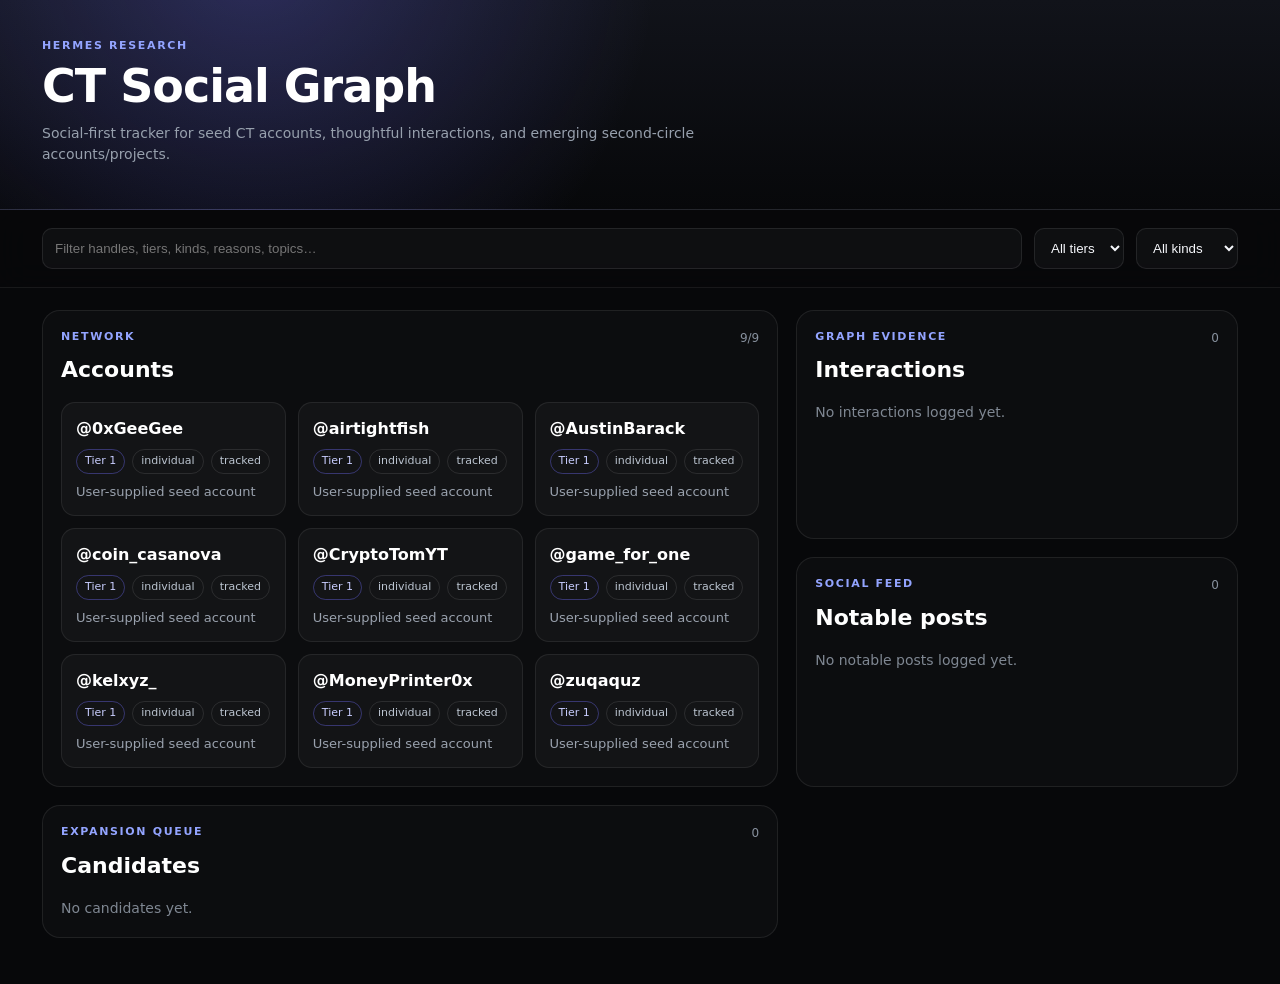
==== docs/index.html @ a2415307 "Initial CT social graph dashboard" ====
<!doctype html>
<html lang="en">
<head>
  <meta charset="utf-8" />
  <meta name="viewport" content="width=device-width, initial-scale=1" />
  <title>CT Social Graph</title>
  <link rel="stylesheet" href="style.css?v=20260614-v1" />
</head>
<body>
  <header>
    <p class="eyebrow">Hermes Research</p>
    <h1>CT Social Graph</h1>
    <p>Social-first tracker for seed CT accounts, thoughtful interactions, and emerging second-circle accounts/projects.</p>
  </header>
  <main>
    <section class="controls">
      <input id="search" type="search" placeholder="Filter handles, tiers, kinds, reasons, topics…" />
      <select id="tier"><option value="">All tiers</option><option value="1">Tier 1</option><option value="2">Tier 2</option></select>
      <select id="kind"><option value="">All kinds</option><option>individual</option><option>project</option></select>
    </section>
    <section class="grid">
      <div class="panel wide">
        <div class="panel-head"><div><p class="eyebrow">Network</p><h2>Accounts</h2></div><span id="accountCount">Loading…</span></div>
        <div id="accounts" class="cards"></div>
      </div>
      <div class="panel">
        <div class="panel-head"><div><p class="eyebrow">Graph evidence</p><h2>Interactions</h2></div><span id="interactionCount">Loading…</span></div>
        <div id="interactions" class="list"></div>
      </div>
      <div class="panel">
        <div class="panel-head"><div><p class="eyebrow">Social feed</p><h2>Notable posts</h2></div><span id="postCount">Loading…</span></div>
        <div id="posts" class="list"></div>
      </div>
      <div class="panel wide">
        <div class="panel-head"><div><p class="eyebrow">Expansion queue</p><h2>Candidates</h2></div><span id="candidateCount">Loading…</span></div>
        <div id="candidates" class="list"></div>
      </div>
    </section>
  </main>
  <script src="app.js?v=20260614-v1"></script>
</body>
</html>
---- docs/style.css ----
*{box-sizing:border-box}body{margin:0;background:#07080a;color:#e8edf5;font:14px/1.5 Inter,ui-sans-serif,system-ui,-apple-system,Segoe UI,sans-serif}a{color:#9aa8ff;text-decoration:none}header{padding:38px 42px 30px;border-bottom:1px solid rgba(255,255,255,.08);background:radial-gradient(circle at 20% -20%,rgba(113,112,255,.28),transparent 38%),linear-gradient(180deg,#11131a,#07080a)}h1{font-size:46px;line-height:1;margin:0;color:#fff;font-weight:560;letter-spacing:-1px}h2{margin:0;color:#fff;font-size:22px}.eyebrow{margin:0 0 8px;color:#93a4ff;text-transform:uppercase;letter-spacing:.15em;font-size:11px;font-weight:650}header p:not(.eyebrow){color:#97a0ad;max-width:780px}.controls{display:flex;gap:12px;padding:18px 42px;position:sticky;top:0;z-index:4;background:rgba(7,8,10,.86);backdrop-filter:blur(16px);border-bottom:1px solid rgba(255,255,255,.07)}input,select{background:rgba(255,255,255,.035);color:#f5f7fb;border:1px solid rgba(255,255,255,.09);border-radius:10px;padding:11px 12px}input{min-width:320px;flex:1}.grid{display:grid;grid-template-columns:minmax(0,1.25fr) minmax(320px,.75fr);gap:18px;padding:22px 42px 46px}.panel{border:1px solid rgba(255,255,255,.08);border-radius:18px;background:rgba(255,255,255,.025);padding:18px;min-width:0}.wide{grid-row:span 2}.panel-head{display:flex;justify-content:space-between;gap:14px;align-items:flex-start;margin-bottom:16px}.panel-head span{color:#87909d;font-size:12px}.cards{display:grid;grid-template-columns:repeat(3,minmax(0,1fr));gap:12px}.card{border:1px solid rgba(255,255,255,.08);border-radius:14px;background:rgba(255,255,255,.03);padding:14px;display:grid;gap:8px}.card:hover{border-color:rgba(113,112,255,.4);background:rgba(113,112,255,.07)}.handle{font-weight:700;color:#fff;font-size:16px}.meta{display:flex;gap:7px;flex-wrap:wrap}.pill{border:1px solid rgba(255,255,255,.1);border-radius:999px;padding:3px 8px;color:#bcc5d1;font-size:11px}.tier1{border-color:rgba(113,112,255,.38);color:#c9ceff}.tier2{border-color:rgba(92,214,169,.32);color:#a9f4d8}.reason{color:#9aa2ae;margin:0;font-size:13px}.list{display:grid;gap:10px;max-height:560px;overflow:auto}.item{border-top:1px solid rgba(255,255,255,.08);padding-top:10px;color:#cfd5de}.item:first-child{border-top:0;padding-top:0}.item strong{color:#fff}.item p{margin:4px 0;color:#9aa2ae}.empty{color:#7f8792;margin:0}@media(max-width:1100px){.grid{grid-template-columns:1fr}.wide{grid-row:auto}.cards{grid-template-columns:repeat(2,minmax(0,1fr))}}@media(max-width:720px){header,.controls,.grid{padding-left:18px;padding-right:18px}.controls{position:static;flex-direction:column}input{min-width:0}.cards{grid-template-columns:1fr}}
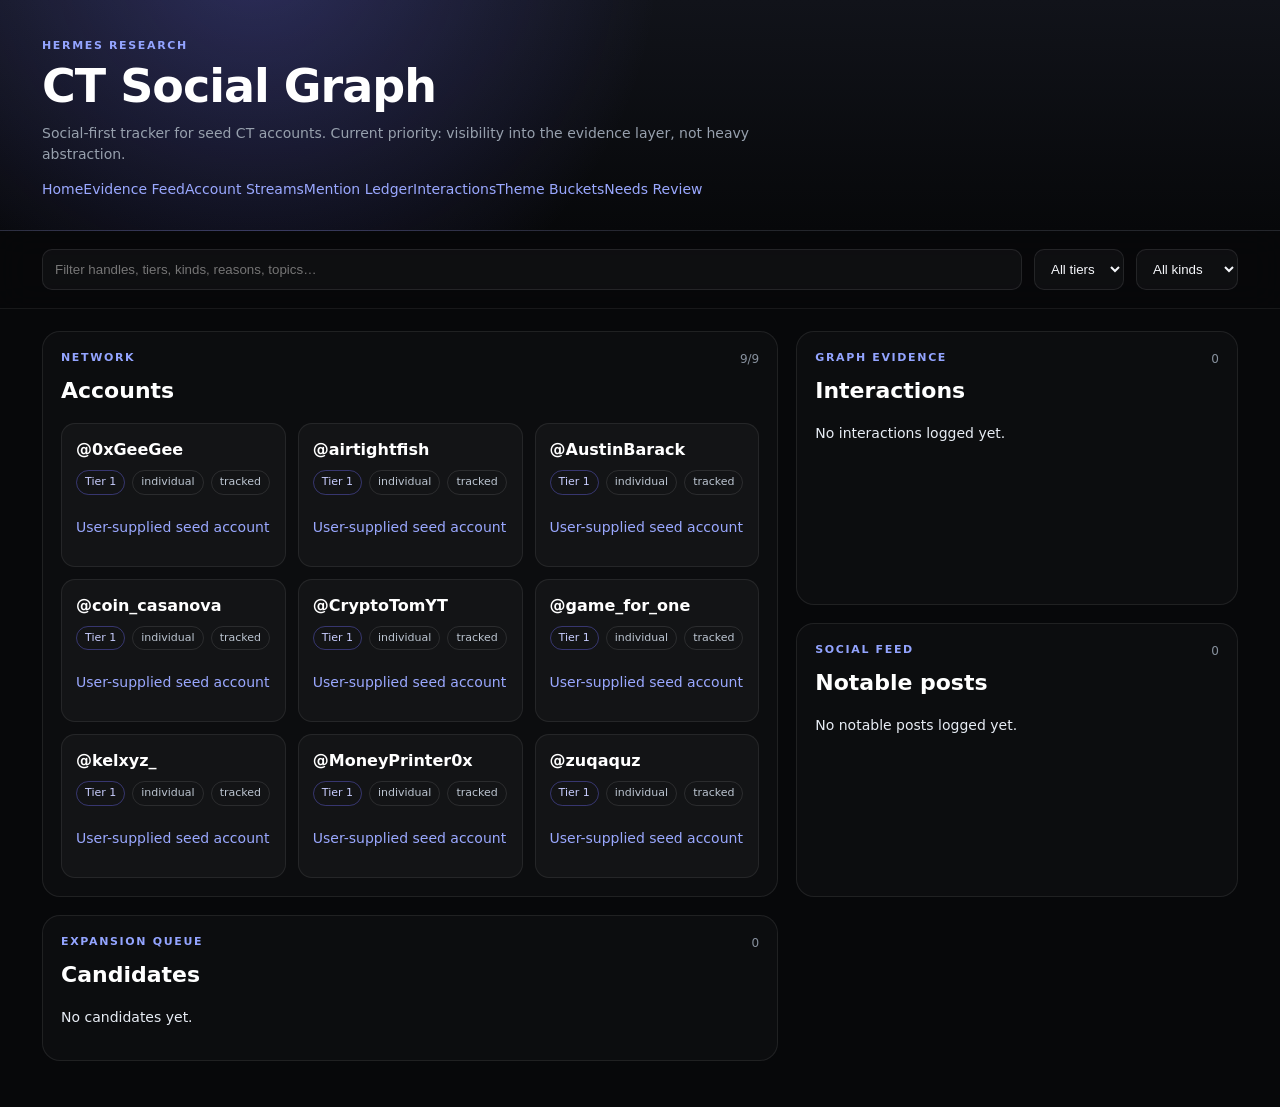
==== commit 5c97a8d6: "feat: add separate visibility pages" ====
--- a/docs/index.html
+++ b/docs/index.html
@@ -4,13 +4,14 @@
   <meta charset="utf-8" />
   <meta name="viewport" content="width=device-width, initial-scale=1" />
   <title>CT Social Graph</title>
-  <link rel="stylesheet" href="style.css?v=20260614-v1" />
+  <link rel="stylesheet" href="style.css?v=20260614-pages-v1" />
 </head>
 <body>
   <header>
     <p class="eyebrow">Hermes Research</p>
     <h1>CT Social Graph</h1>
-    <p>Social-first tracker for seed CT accounts, thoughtful interactions, and emerging second-circle accounts/projects.</p>
+    <p>Social-first tracker for seed CT accounts. Current priority: visibility into the evidence layer, not heavy abstraction.</p>
+    <nav class="page-nav"><a class="nav-link active" href="index.html">Home</a><a class="nav-link" href="evidence.html">Evidence Feed</a><a class="nav-link" href="accounts.html">Account Streams</a><a class="nav-link" href="mentions.html">Mention Ledger</a><a class="nav-link" href="interactions.html">Interactions</a><a class="nav-link" href="themes.html">Theme Buckets</a><a class="nav-link" href="review.html">Needs Review</a></nav>
   </header>
   <main>
     <section class="controls">
@@ -37,6 +38,6 @@
       </div>
     </section>
   </main>
-  <script src="app.js?v=20260614-v1"></script>
+  <script src="app.js?v=20260614-pages-v1"></script>
 </body>
 </html>
--- a/docs/style.css
+++ b/docs/style.css
@@ -1 +1,3 @@
-*{box-sizing:border-box}body{margin:0;background:#07080a;color:#e8edf5;font:14px/1.5 Inter,ui-sans-serif,system-ui,-apple-system,Segoe UI,sans-serif}a{color:#9aa8ff;text-decoration:none}header{padding:38px 42px 30px;border-bottom:1px solid rgba(255,255,255,.08);background:radial-gradient(circle at 20% -20%,rgba(113,112,255,.28),transparent 38%),linear-gradient(180deg,#11131a,#07080a)}h1{font-size:46px;line-height:1;margin:0;color:#fff;font-weight:560;letter-spacing:-1px}h2{margin:0;color:#fff;font-size:22px}.eyebrow{margin:0 0 8px;color:#93a4ff;text-transform:uppercase;letter-spacing:.15em;font-size:11px;font-weight:650}header p:not(.eyebrow){color:#97a0ad;max-width:780px}.controls{display:flex;gap:12px;padding:18px 42px;position:sticky;top:0;z-index:4;background:rgba(7,8,10,.86);backdrop-filter:blur(16px);border-bottom:1px solid rgba(255,255,255,.07)}input,select{background:rgba(255,255,255,.035);color:#f5f7fb;border:1px solid rgba(255,255,255,.09);border-radius:10px;padding:11px 12px}input{min-width:320px;flex:1}.grid{display:grid;grid-template-columns:minmax(0,1.25fr) minmax(320px,.75fr);gap:18px;padding:22px 42px 46px}.panel{border:1px solid rgba(255,255,255,.08);border-radius:18px;background:rgba(255,255,255,.025);padding:18px;min-width:0}.wide{grid-row:span 2}.panel-head{display:flex;justify-content:space-between;gap:14px;align-items:flex-start;margin-bottom:16px}.panel-head span{color:#87909d;font-size:12px}.cards{display:grid;grid-template-columns:repeat(3,minmax(0,1fr));gap:12px}.card{border:1px solid rgba(255,255,255,.08);border-radius:14px;background:rgba(255,255,255,.03);padding:14px;display:grid;gap:8px}.card:hover{border-color:rgba(113,112,255,.4);background:rgba(113,112,255,.07)}.handle{font-weight:700;color:#fff;font-size:16px}.meta{display:flex;gap:7px;flex-wrap:wrap}.pill{border:1px solid rgba(255,255,255,.1);border-radius:999px;padding:3px 8px;color:#bcc5d1;font-size:11px}.tier1{border-color:rgba(113,112,255,.38);color:#c9ceff}.tier2{border-color:rgba(92,214,169,.32);color:#a9f4d8}.reason{color:#9aa2ae;margin:0;font-size:13px}.list{display:grid;gap:10px;max-height:560px;overflow:auto}.item{border-top:1px solid rgba(255,255,255,.08);padding-top:10px;color:#cfd5de}.item:first-child{border-top:0;padding-top:0}.item strong{color:#fff}.item p{margin:4px 0;color:#9aa2ae}.empty{color:#7f8792;margin:0}@media(max-width:1100px){.grid{grid-template-columns:1fr}.wide{grid-row:auto}.cards{grid-template-columns:repeat(2,minmax(0,1fr))}}@media(max-width:720px){header,.controls,.grid{padding-left:18px;padding-right:18px}.controls{position:static;flex-direction:column}input{min-width:0}.cards{grid-template-columns:1fr}}
+*{box-sizing:border-box}body{margin:0;background:#07080a;color:#e8edf5;font:14px/1.5 Inter,ui-sans-serif,system-ui,-apple-system,Segoe UI,sans-serif}a{color:#9aa8ff;text-decoration:none}header{padding:38px 42px 30px;border-bottom:1px solid rgba(255,255,255,.08);background:radial-gradient(circle at 20% -20%,rgba(113,112,255,.28),transparent 38%),linear-gradient(180deg,#11131a,#07080a)}h1{font-size:46px;line-height:1;margin:0;color:#fff;font-weight:560;letter-spacing:-1px}h2{margin:0;color:#fff;font-size:22px}.eyebrow{margin:0 0 8px;color:#93a4ff;text-transform:uppercase;letter-spacing:.15em;font-size:11px;font-weight:650}header p:not(.eyebrow){color:#97a0ad;max-width:780px}.controls{display:flex;gap:12px;padding:18px 42px;position:sticky;top:0;z-index:4;background:rgba(7,8,10,.86);backdrop-filter:blur(16px);border-bottom:1px solid rgba(255,255,255,.07)}input,select{background:rgba(255,255,255,.035);color:#f5f7fb;border:1px solid rgba(255,255,255,.09);border-radius:10px;padding:11px 12px}input{min-width:320px;flex:1}.grid{display:grid;grid-template-columns:minmax(0,1.25fr) minmax(320px,.75fr);gap:18px;padding:22px 42px 46px}.panel{border:1px solid rgba(255,255,255,.08);border-radius:18px;background:rgba(255,255,255,.025);padding:18px;min-width:0}.wide{grid-row:span 2}.panel-head{display:flex;justify-content:space-between;gap:14px;align-items:flex-start;margin-bottom:16px}.panel-head span{color:#87909d;font-size:12px}.cards{display:grid;grid-template-columns:repeat(3,minmax(0,1fr));gap:12px}.card{border:1px solid rgba(255,255,255,.08);border-radius:14px;background:rgba(255,255,255,.03);padding:14px;display:grid;gap:8px}.card:hover{border-color:rgba(113,112,255,.4);background:rgba(113,112,255,.07)}.handle{font-weight:700;color:#fff;font-size:16px}.meta{display:flex;gap:7px;flex-wrap:wrap}.pill{border:1px solid rgba(255,255,255,.1);border-radius:999px;padding:3px 8px;color:#bcc5d1;font-size:11px}.tier1{border-color:rgba(113,112,255,.38);color:#c9ceff}.tier2{border-color:... [truncated]
+
+.page-nav{display:flex;gap:8px;flex-wrap:wrap;margin-top:22px}.nav-link{border:1px solid rgba(255,255,255,.1);border-radius:999px;padding:8px 12px;color:#c8d0dc;background:rgba(255,255,255,.035)}.nav-link:hover,.nav-link.active{border-color:rgba(113,112,255,.45);background:rgba(113,112,255,.13);color:#fff}.page-main{padding:22px 42px 46px}.page-panel{max-width:1180px}.stack{display:grid;gap:12px}.item-block{border:1px solid rgba(255,255,255,.08);border-radius:14px;background:rgba(255,255,255,.028);padding:14px}.muted{color:#87909d}.two{grid-template-columns:repeat(2,minmax(0,1fr))}.tableish{display:grid;gap:10px}.row{display:grid;grid-template-columns:1fr 180px 130px;gap:10px;align-items:start;border:1px solid rgba(255,255,255,.08);border-radius:12px;padding:12px;background:rgba(255,255,255,.025)}.row p{grid-column:1/-1;margin:0;color:#aab3c0}@media(max-width:860px){.two{grid-template-columns:1fr}.row{grid-template-columns:1fr}.page-main{padding:16px}.page-nav{margin-top:16px}}
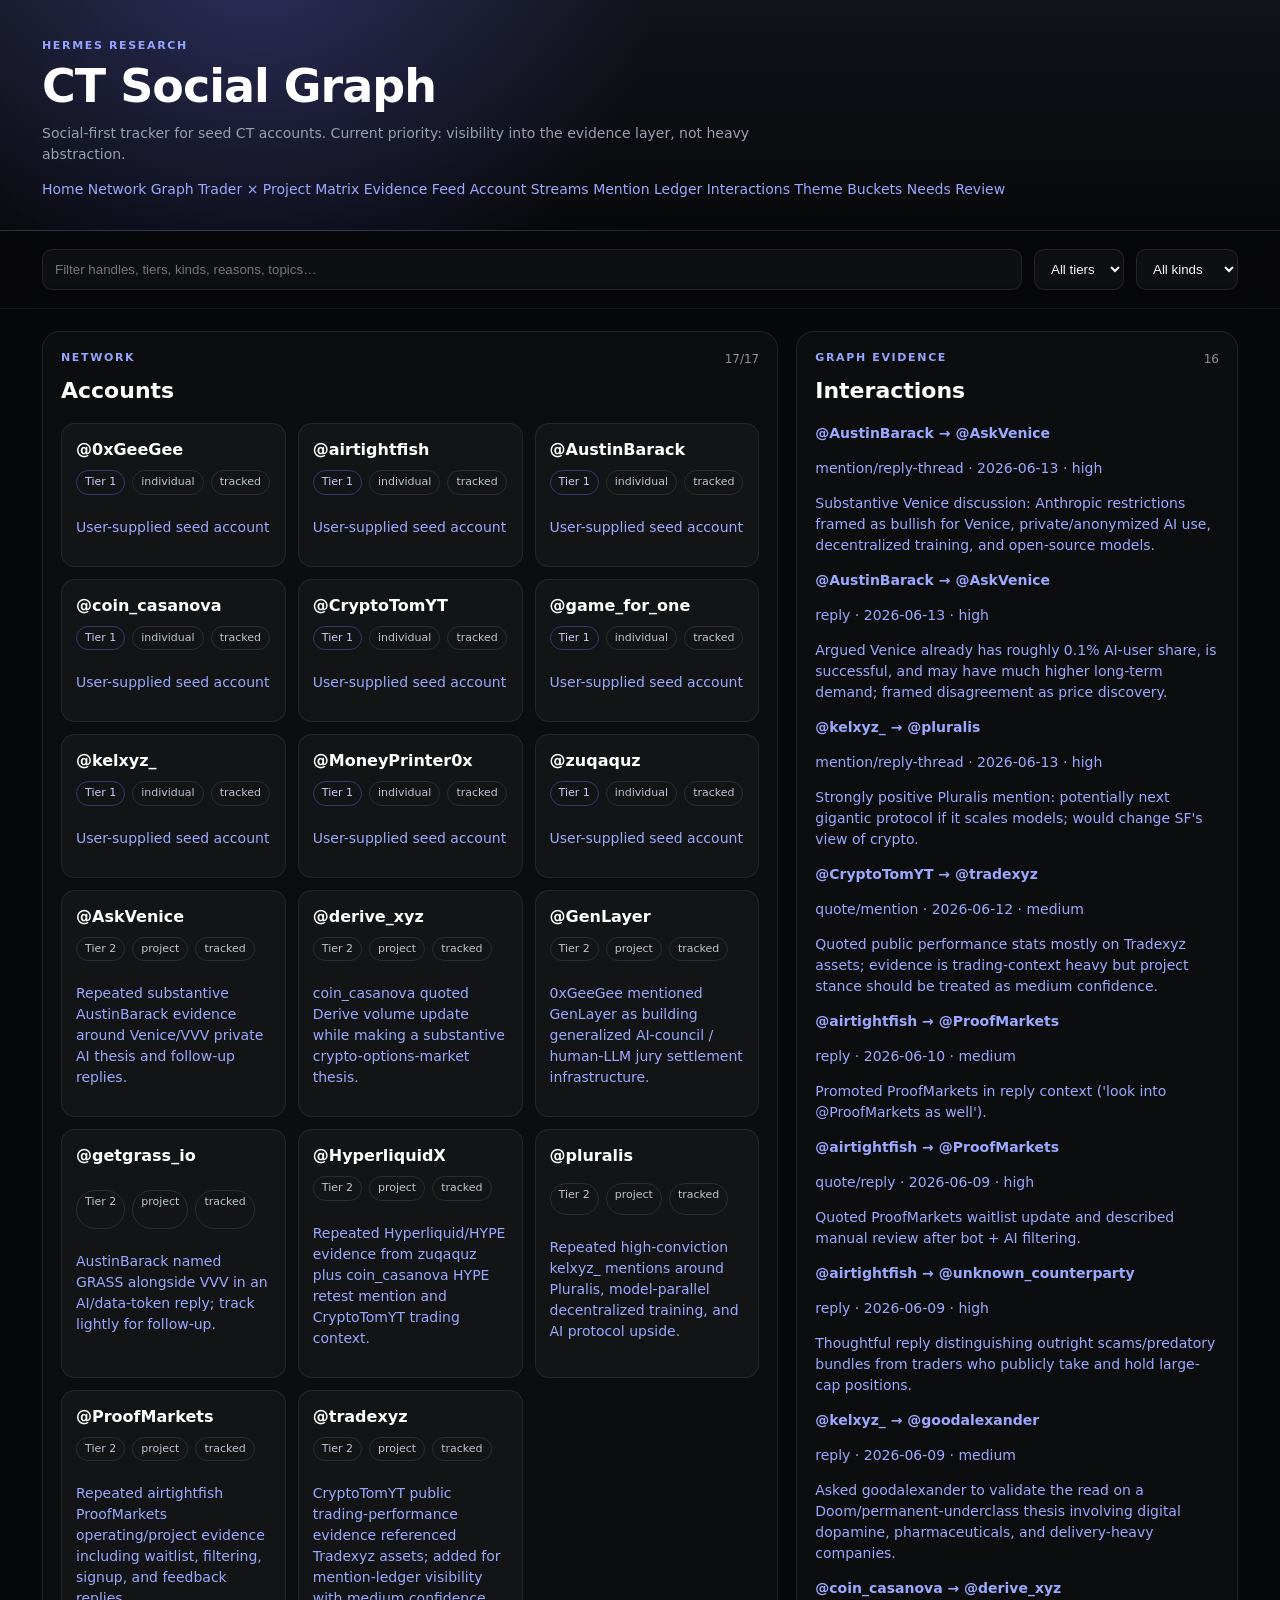
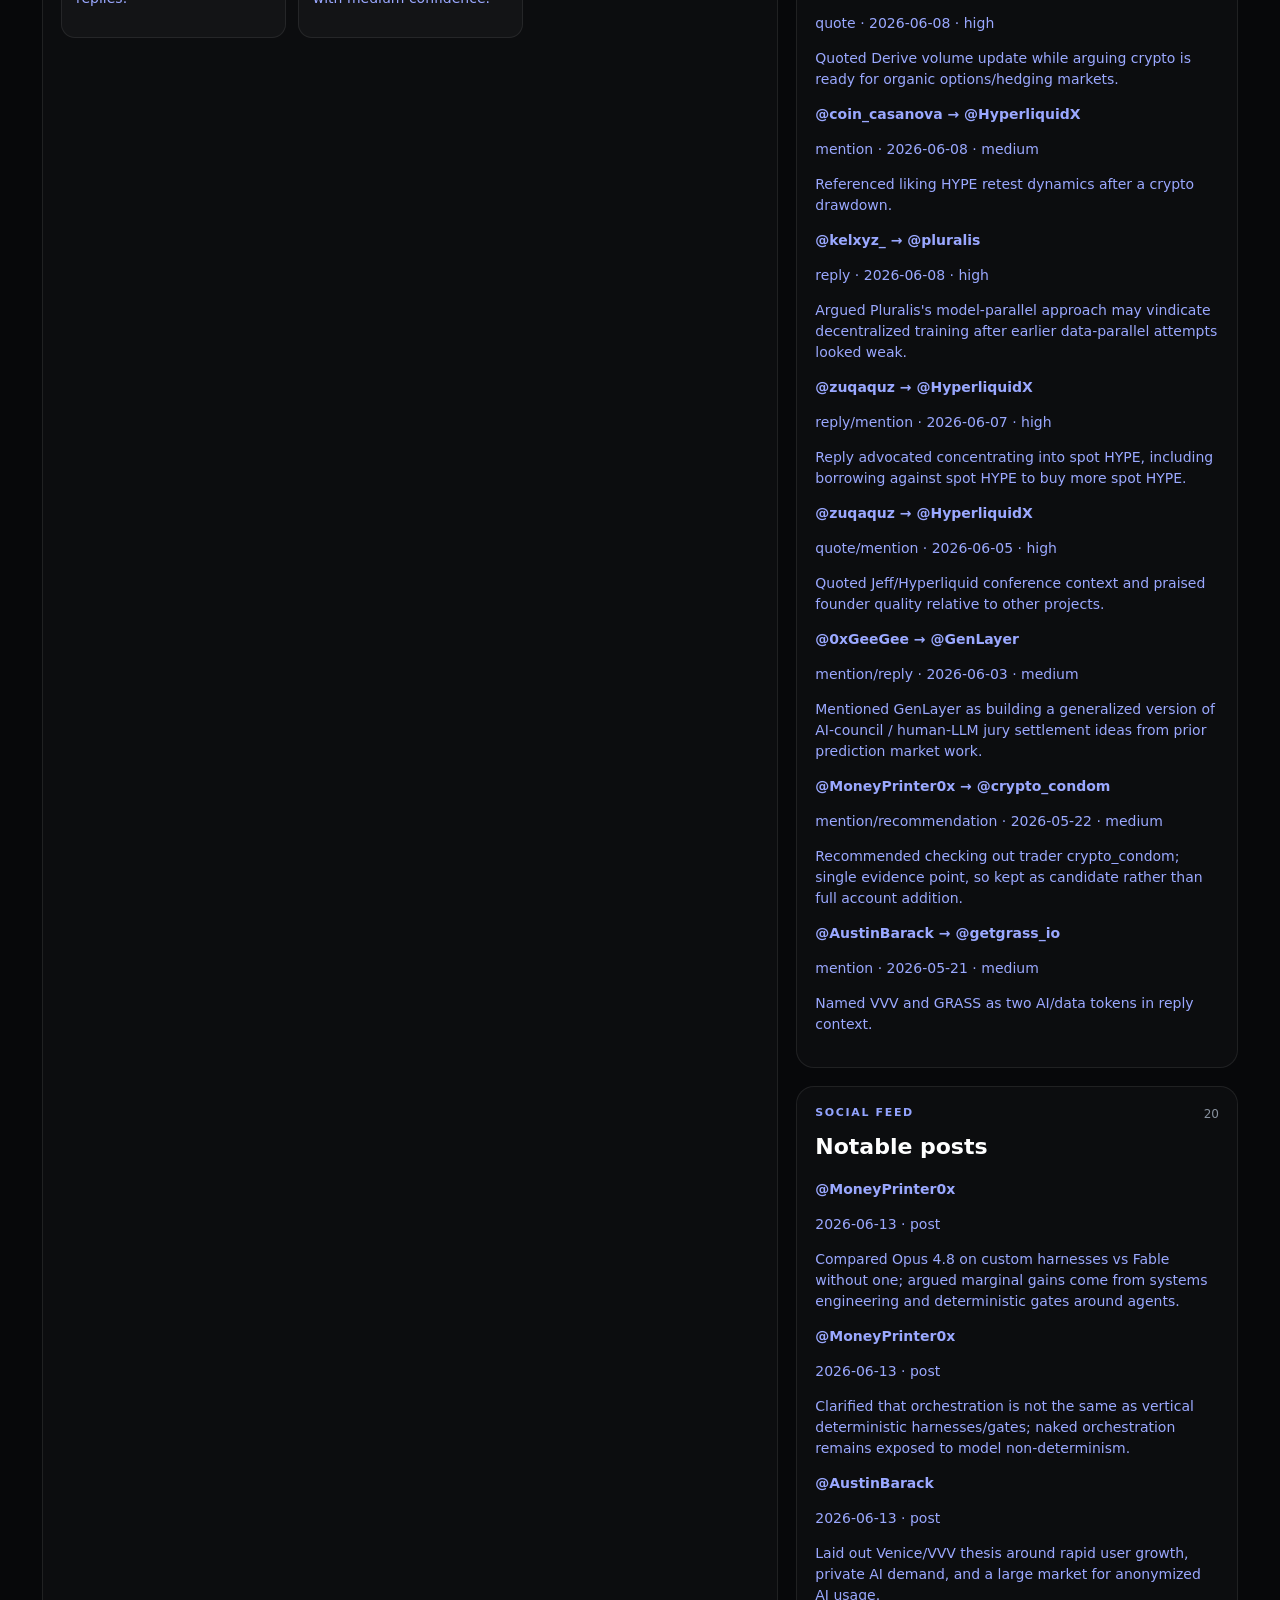
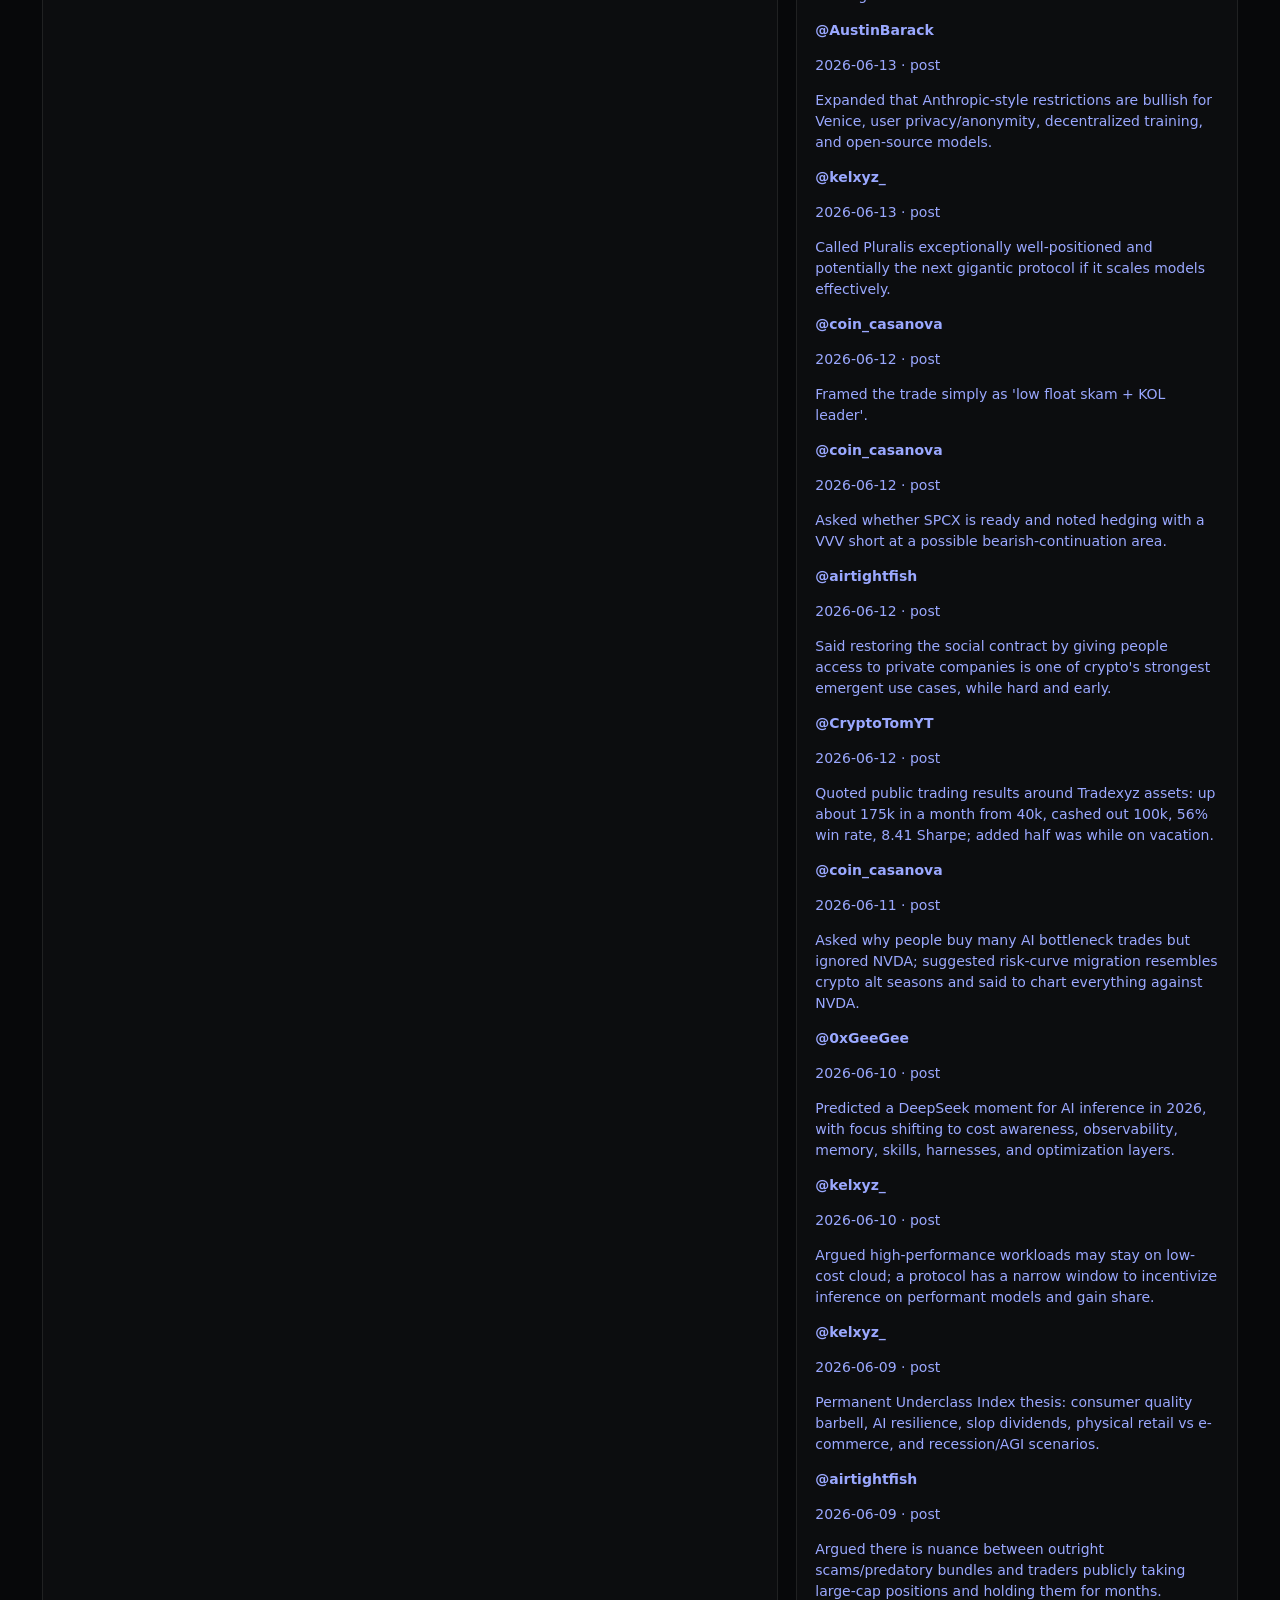
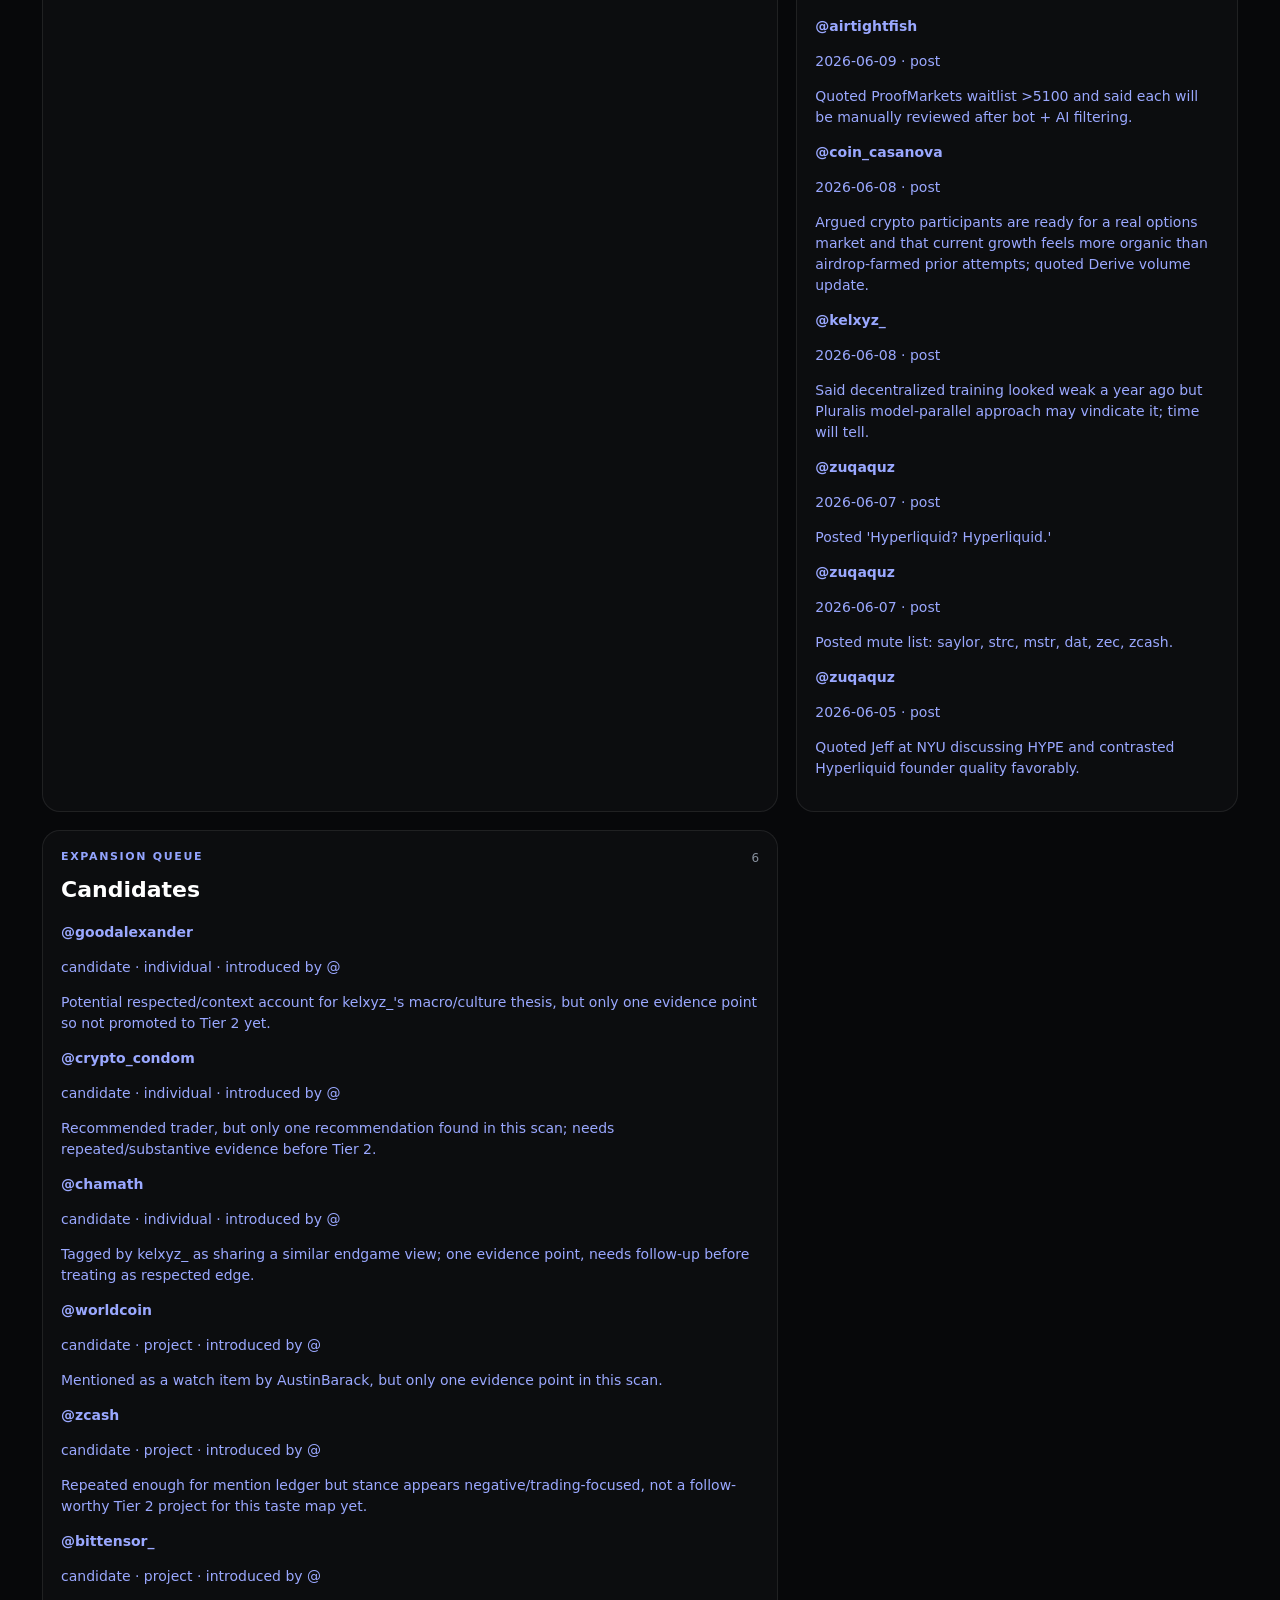
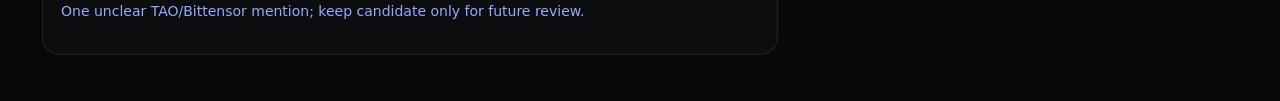
==== commit 9278865e: "feat: add graph-based social visualizations" ====
--- a/docs/index.html
+++ b/docs/index.html
@@ -4,14 +4,24 @@
   <meta charset="utf-8" />
   <meta name="viewport" content="width=device-width, initial-scale=1" />
   <title>CT Social Graph</title>
-  <link rel="stylesheet" href="style.css?v=20260614-pages-v1" />
+  <link rel="stylesheet" href="style.css?v=20260614-graph-v1" />
 </head>
 <body>
   <header>
     <p class="eyebrow">Hermes Research</p>
     <h1>CT Social Graph</h1>
     <p>Social-first tracker for seed CT accounts. Current priority: visibility into the evidence layer, not heavy abstraction.</p>
-    <nav class="page-nav"><a class="nav-link active" href="index.html">Home</a><a class="nav-link" href="evidence.html">Evidence Feed</a><a class="nav-link" href="accounts.html">Account Streams</a><a class="nav-link" href="mentions.html">Mention Ledger</a><a class="nav-link" href="interactions.html">Interactions</a><a class="nav-link" href="themes.html">Theme Buckets</a><a class="nav-link" href="review.html">Needs Review</a></nav>
+    <nav class="page-nav">
+  <a class="nav-link" href="index.html" class="nav-link active">Home</a>
+  <a class="nav-link" href="graph.html">Network Graph</a>
+  <a class="nav-link" href="matrix.html">Trader × Project Matrix</a>
+  <a class="nav-link" href="evidence.html">Evidence Feed</a>
+  <a class="nav-link" href="accounts.html">Account Streams</a>
+  <a class="nav-link" href="mentions.html">Mention Ledger</a>
+  <a class="nav-link" href="interactions.html">Interactions</a>
+  <a class="nav-link" href="themes.html">Theme Buckets</a>
+  <a class="nav-link" href="review.html">Needs Review</a>
+</nav>
   </header>
   <main>
     <section class="controls">
--- a/docs/style.css
+++ b/docs/style.css
@@ -1,3 +1,7 @@
 *{box-sizing:border-box}body{margin:0;background:#07080a;color:#e8edf5;font:14px/1.5 Inter,ui-sans-serif,system-ui,-apple-system,Segoe UI,sans-serif}a{color:#9aa8ff;text-decoration:none}header{padding:38px 42px 30px;border-bottom:1px solid rgba(255,255,255,.08);background:radial-gradient(circle at 20% -20%,rgba(113,112,255,.28),transparent 38%),linear-gradient(180deg,#11131a,#07080a)}h1{font-size:46px;line-height:1;margin:0;color:#fff;font-weight:560;letter-spacing:-1px}h2{margin:0;color:#fff;font-size:22px}.eyebrow{margin:0 0 8px;color:#93a4ff;text-transform:uppercase;letter-spacing:.15em;font-size:11px;font-weight:650}header p:not(.eyebrow){color:#97a0ad;max-width:780px}.controls{display:flex;gap:12px;padding:18px 42px;position:sticky;top:0;z-index:4;background:rgba(7,8,10,.86);backdrop-filter:blur(16px);border-bottom:1px solid rgba(255,255,255,.07)}input,select{background:rgba(255,255,255,.035);color:#f5f7fb;border:1px solid rgba(255,255,255,.09);border-radius:10px;padding:11px 12px}input{min-width:320px;flex:1}.grid{display:grid;grid-template-columns:minmax(0,1.25fr) minmax(320px,.75fr);gap:18px;padding:22px 42px 46px}.panel{border:1px solid rgba(255,255,255,.08);border-radius:18px;background:rgba(255,255,255,.025);padding:18px;min-width:0}.wide{grid-row:span 2}.panel-head{display:flex;justify-content:space-between;gap:14px;align-items:flex-start;margin-bottom:16px}.panel-head span{color:#87909d;font-size:12px}.cards{display:grid;grid-template-columns:repeat(3,minmax(0,1fr));gap:12px}.card{border:1px solid rgba(255,255,255,.08);border-radius:14px;background:rgba(255,255,255,.03);padding:14px;display:grid;gap:8px}.card:hover{border-color:rgba(113,112,255,.4);background:rgba(113,112,255,.07)}.handle{font-weight:700;color:#fff;font-size:16px}.meta{display:flex;gap:7px;flex-wrap:wrap}.pill{border:1px solid rgba(255,255,255,.1);border-radius:999px;padding:3px 8px;color:#bcc5d1;font-size:11px}.tier1{border-color:rgba(113,112,255,.38);color:#c9ceff}.tier2{border-color:... [truncated]
 
 .page-nav{display:flex;gap:8px;flex-wrap:wrap;margin-top:22px}.nav-link{border:1px solid rgba(255,255,255,.1);border-radius:999px;padding:8px 12px;color:#c8d0dc;background:rgba(255,255,255,.035)}.nav-link:hover,.nav-link.active{border-color:rgba(113,112,255,.45);background:rgba(113,112,255,.13);color:#fff}.page-main{padding:22px 42px 46px}.page-panel{max-width:1180px}.stack{display:grid;gap:12px}.item-block{border:1px solid rgba(255,255,255,.08);border-radius:14px;background:rgba(255,255,255,.028);padding:14px}.muted{color:#87909d}.two{grid-template-columns:repeat(2,minmax(0,1fr))}.tableish{display:grid;gap:10px}.row{display:grid;grid-template-columns:1fr 180px 130px;gap:10px;align-items:start;border:1px solid rgba(255,255,255,.08);border-radius:12px;padding:12px;background:rgba(255,255,255,.025)}.row p{grid-column:1/-1;margin:0;color:#aab3c0}@media(max-width:860px){.two{grid-template-columns:1fr}.row{grid-template-columns:1fr}.page-main{padding:16px}.page-nav{margin-top:16px}}
+
+
+/* Advanced graph pages */
+.viz-shell{padding:22px 34px 46px}.viz-toolbar{display:flex;align-items:center;justify-content:space-between;gap:18px;margin-bottom:16px}.viz-toolbar h2{font-size:28px}.segmented{display:flex;gap:6px;flex-wrap:wrap}.segmented button{border:1px solid rgba(255,255,255,.1);background:rgba(255,255,255,.035);color:#cbd5e1;border-radius:999px;padding:9px 12px;cursor:pointer}.segmented button.active,.segmented button:hover{border-color:rgba(139,130,255,.55);background:rgba(139,130,255,.16);color:white}.viz-grid{display:grid;grid-template-columns:minmax(0,1fr) 390px;gap:16px}.viz-canvas,.matrix-wrap,.inspector{border:1px solid rgba(255,255,255,.09);background:radial-gradient(circle at 20% 0%,rgba(120,113,255,.11),transparent 34%),rgba(255,255,255,.025);border-radius:22px}.viz-canvas{min-height:680px;overflow:hidden}.viz-canvas svg{width:100%;height:680px;display:block}.edge{fill:none;stroke:rgba(130,145,175,.36);cursor:pointer}.edge-hi{stroke:rgba(132,113,255,.72);filter:url(#glow)}.node{cursor:pointer}.node circle{fill:#182033;stroke:rgba(255,255,255,.35);stroke-width:1.2}.node-project circle{fill:#182f2a;stroke:rgba(81,255,191,.75)}.node-individual circle{fill:#201d3d;stroke:rgba(154,168,255,.78)}.tier-1 circle{filter:url(#glow);stroke-width:2}.node text{fill:#f8fafc;font-size:12px;font-weight:650;paint-order:stroke;stroke:#07080a;stroke-width:4px}.inspector{padding:18px;max-height:760px;overflow:auto}.inspector h2{font-size:24px;margin-bottom:6px}.inspector h3{font-size:13px;color:#aeb8ff;text-transform:uppercase;letter-spacing:.12em;margin-top:22px}.mini-evidence{display:block;border:1px solid rgba(255,255,255,.08);border-radius:14px;padding:11px;margin:10px 0;background:rgba(255,255,255,.028);color:#dfe7f5}.mini-evidence span{display:block;color:#87909d;font-size:12px;margin-top:3px}.mini-evidence p{color:#aeb7c6;margin:6px 0 0}.matrix-layout{display:grid;grid-template-columns:minmax(0,1fr) 390px;gap:16px}.matrix-wrap{display:grid;grid-template-columns:170px repeat(var(--cols),minmax(92px,1fr));gap:1px;overflow:auto;padding:12px}.matrix-corner,.matrix-col,.matrix-row-label{position:sticky;background:#0b0d12;z-index:2}.matrix-corner{left:0;top:0;z-index:4;padding:12px;color:#87909d}.matrix-col{top:0;min-height:120px;display:flex;align-items:end;justify-content:center;padding:8px}.matrix-col span{writing-mode:vertical-rl;transform:rotate(180deg);font-size:12px;color:#cbd5e1}.matrix-row-label{left:0;padding:13px 10px;color:#fff;font-weight:700;border-top:1px solid rgba(255,255,255,.05);z-index:3}.matrix-cell{min-height:46px;border:1px solid rgba(255,255,255,.045);border-radius:8px;color:white;font-weight:800;cursor:pointer}.heat{display:inline-block;width:18px;height:18px;border-radius:5px;border:1px solid rgba(255,255,255,.08)}.h0{background:rgba(255,255,255,.025)}.h1{background:rgba(93,110,255,.25)}.h2{background:rgba(93,110,255,.52)}.h3{background:linear-gradient(135deg,rgba(128,113,255,.9),rgba(68,255,190,.72));box-shadow:0 0 20px rgba(113,112,255,.25)}.legend-row{display:flex;gap:7px;align-items:center;color:#94a3b8;flex-wrap:wrap}@media(max-width:1000px){.viz-grid,.matrix-layout{grid-template-columns:1fr}.viz-shell{padding:16px}.viz-toolbar{display:block}.inspector{max-height:none}.matrix-wrap{grid-template-columns:130px repeat(var(--cols),80px)}}
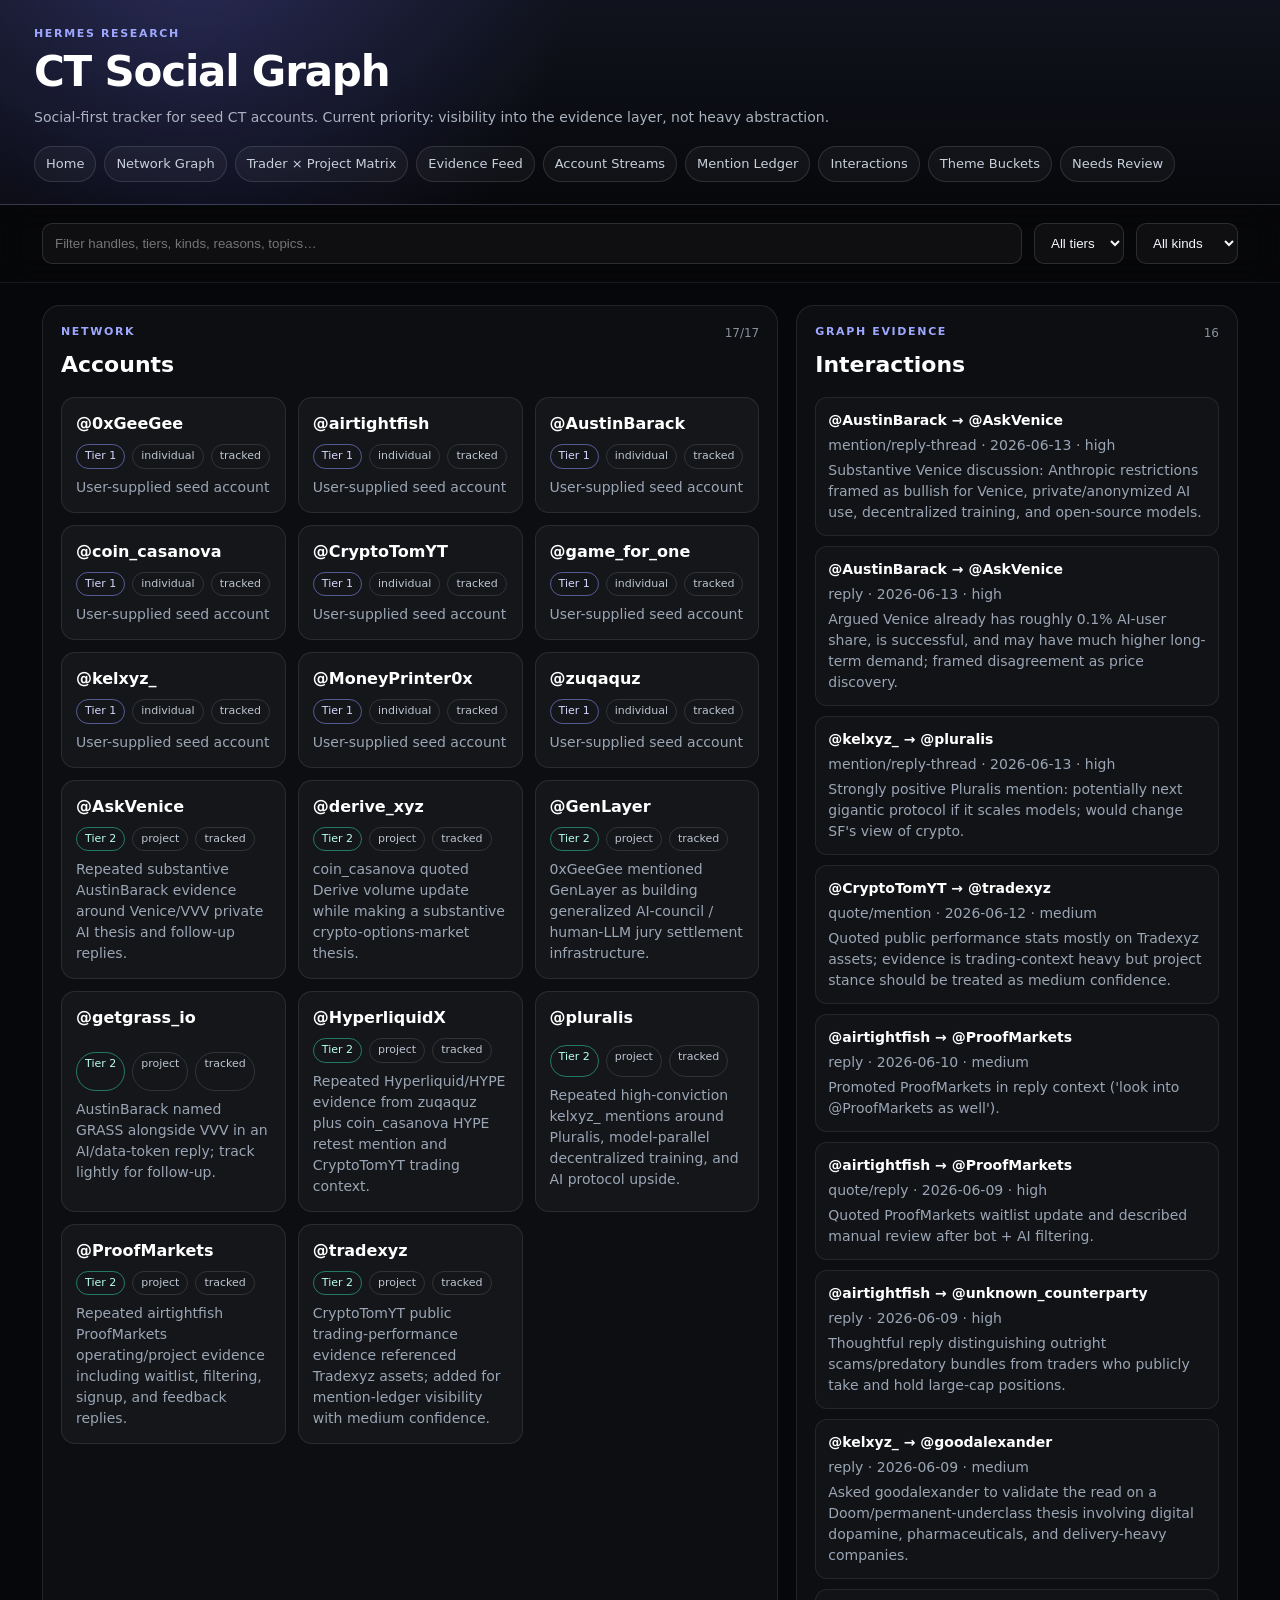
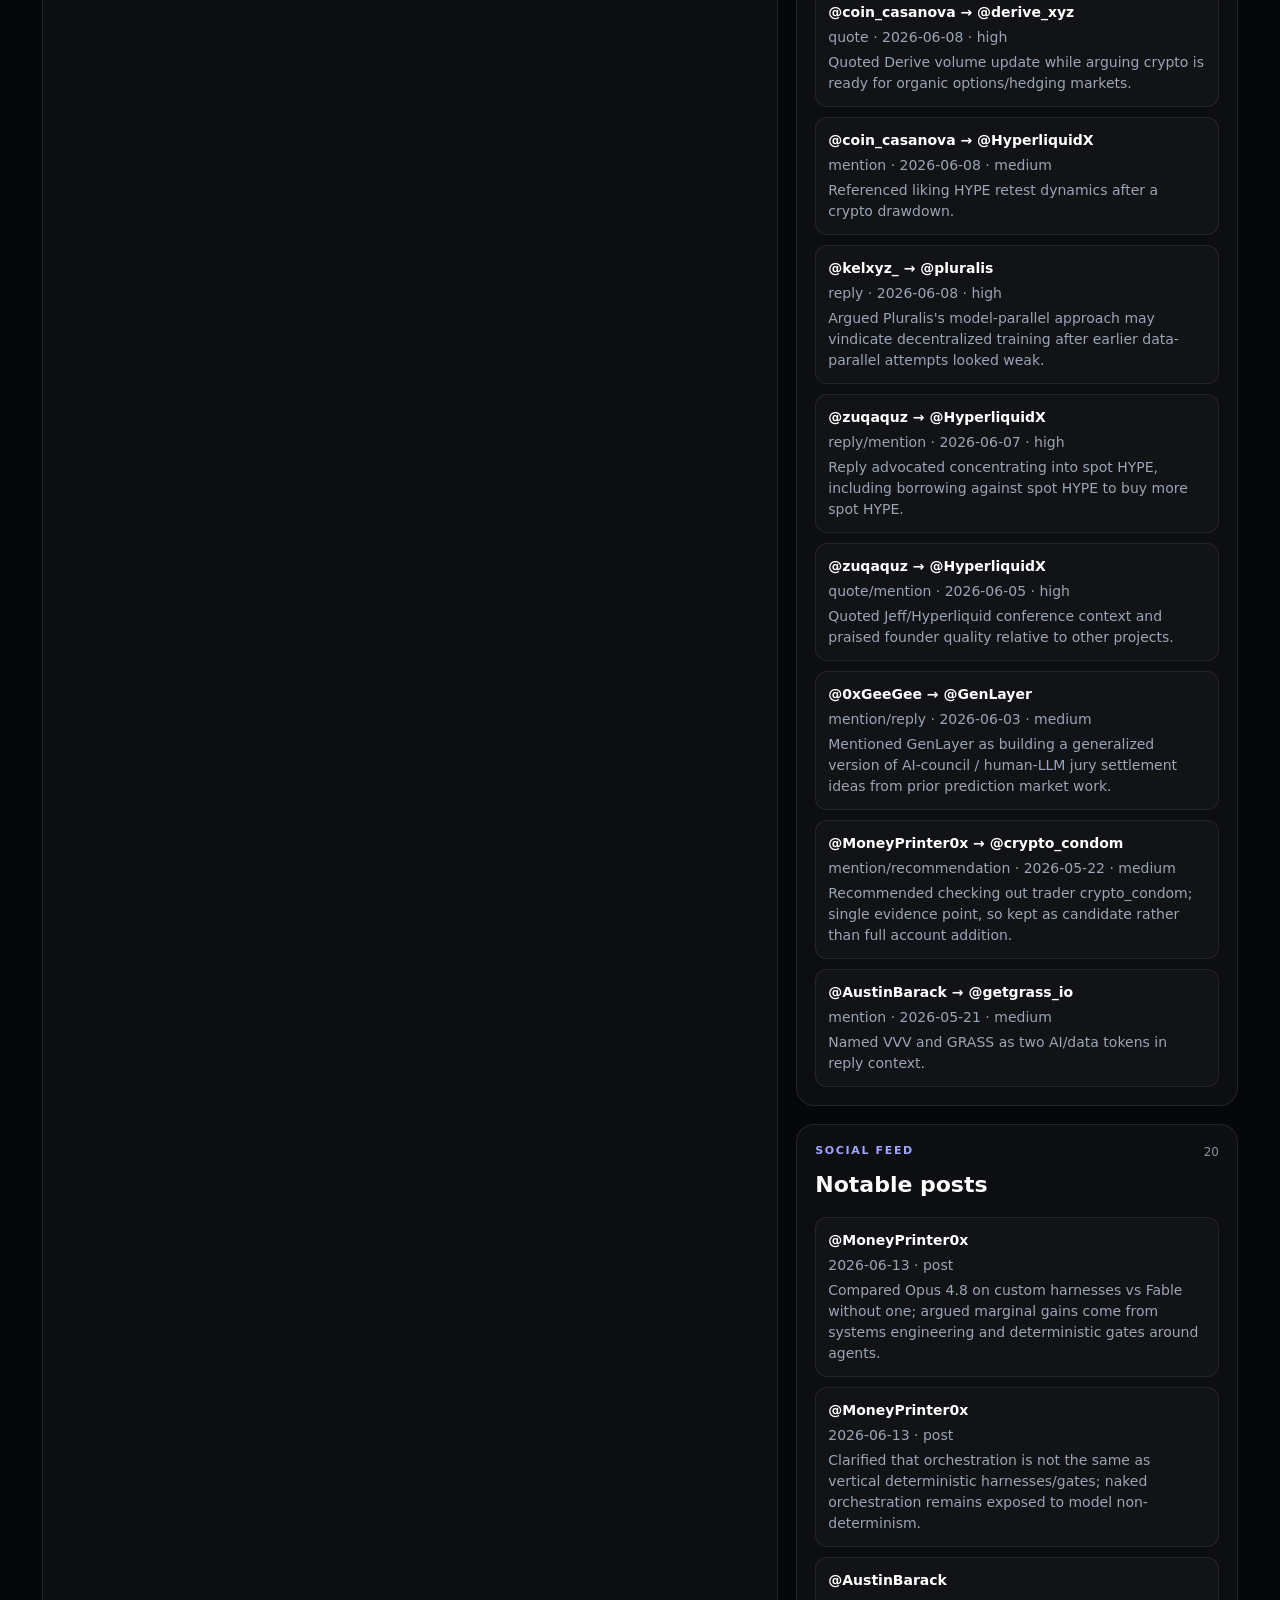
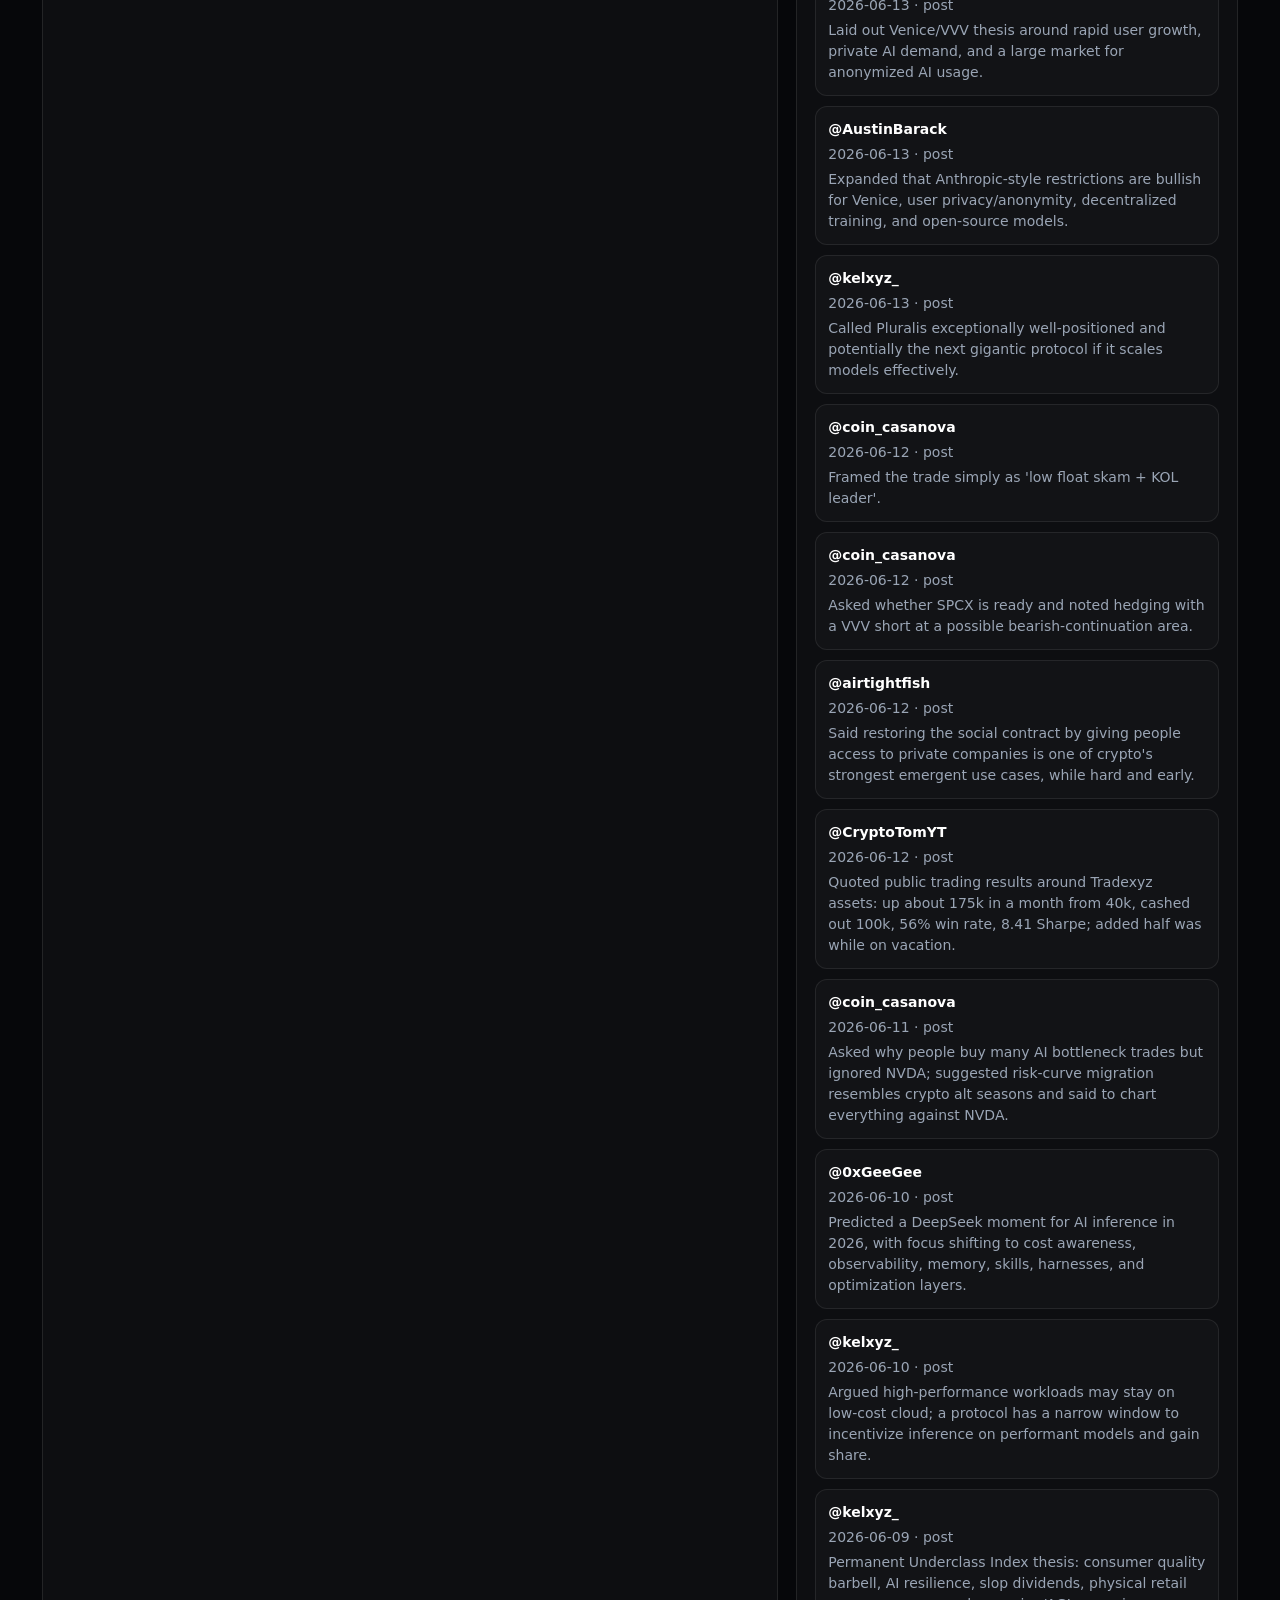
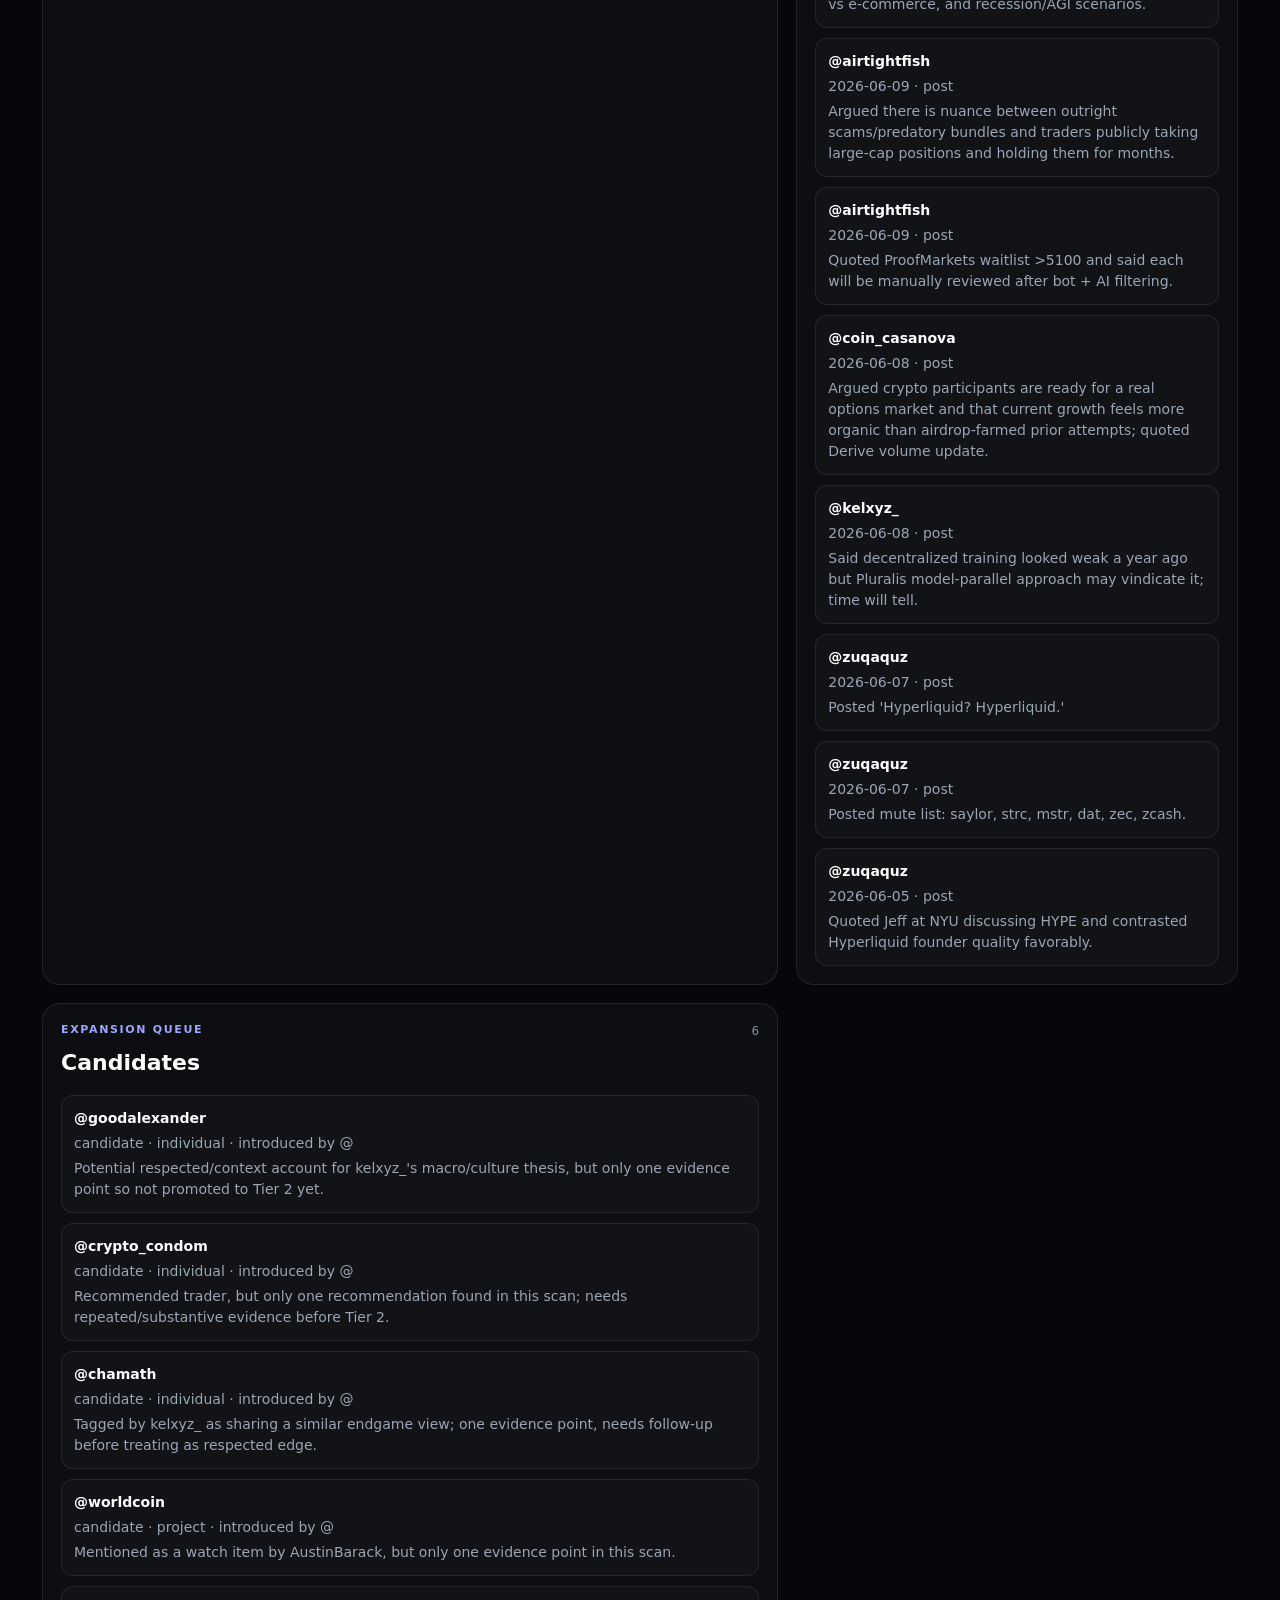
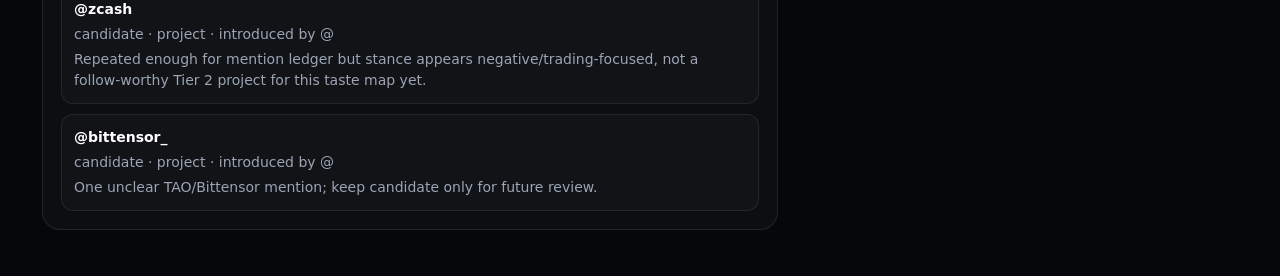
==== commit 76b4cce7: "fix: make graph visualization readable" ====
--- a/docs/index.html
+++ b/docs/index.html
@@ -4,7 +4,7 @@
   <meta charset="utf-8" />
   <meta name="viewport" content="width=device-width, initial-scale=1" />
   <title>CT Social Graph</title>
-  <link rel="stylesheet" href="style.css?v=20260614-graph-v1" />
+  <link rel="stylesheet" href="style.css?v=20260614-graph-v3" />
 </head>
 <body>
   <header>
--- a/docs/style.css
+++ b/docs/style.css
@@ -1,7 +1,6 @@
-*{box-sizing:border-box}body{margin:0;background:#07080a;color:#e8edf5;font:14px/1.5 Inter,ui-sans-serif,system-ui,-apple-system,Segoe UI,sans-serif}a{color:#9aa8ff;text-decoration:none}header{padding:38px 42px 30px;border-bottom:1px solid rgba(255,255,255,.08);background:radial-gradient(circle at 20% -20%,rgba(113,112,255,.28),transparent 38%),linear-gradient(180deg,#11131a,#07080a)}h1{font-size:46px;line-height:1;margin:0;color:#fff;font-weight:560;letter-spacing:-1px}h2{margin:0;color:#fff;font-size:22px}.eyebrow{margin:0 0 8px;color:#93a4ff;text-transform:uppercase;letter-spacing:.15em;font-size:11px;font-weight:650}header p:not(.eyebrow){color:#97a0ad;max-width:780px}.controls{display:flex;gap:12px;padding:18px 42px;position:sticky;top:0;z-index:4;background:rgba(7,8,10,.86);backdrop-filter:blur(16px);border-bottom:1px solid rgba(255,255,255,.07)}input,select{background:rgba(255,255,255,.035);color:#f5f7fb;border:1px solid rgba(255,255,255,.09);border-radius:10px;padding:11px 12px}input{min-width:320px;flex:1}.grid{display:grid;grid-template-columns:minmax(0,1.25fr) minmax(320px,.75fr);gap:18px;padding:22px 42px 46px}.panel{border:1px solid rgba(255,255,255,.08);border-radius:18px;background:rgba(255,255,255,.025);padding:18px;min-width:0}.wide{grid-row:span 2}.panel-head{display:flex;justify-content:space-between;gap:14px;align-items:flex-start;margin-bottom:16px}.panel-head span{color:#87909d;font-size:12px}.cards{display:grid;grid-template-columns:repeat(3,minmax(0,1fr));gap:12px}.card{border:1px solid rgba(255,255,255,.08);border-radius:14px;background:rgba(255,255,255,.03);padding:14px;display:grid;gap:8px}.card:hover{border-color:rgba(113,112,255,.4);background:rgba(113,112,255,.07)}.handle{font-weight:700;color:#fff;font-size:16px}.meta{display:flex;gap:7px;flex-wrap:wrap}.pill{border:1px solid rgba(255,255,255,.1);border-radius:999px;padding:3px 8px;color:#bcc5d1;font-size:11px}.tier1{border-color:rgba(113,112,255,.38);color:#c9ceff}.tier2{border-color:... [truncated]
-
-.page-nav{display:flex;gap:8px;flex-wrap:wrap;margin-top:22px}.nav-link{border:1px solid rgba(255,255,255,.1);border-radius:999px;padding:8px 12px;color:#c8d0dc;background:rgba(255,255,255,.035)}.nav-link:hover,.nav-link.active{border-color:rgba(113,112,255,.45);background:rgba(113,112,255,.13);color:#fff}.page-main{padding:22px 42px 46px}.page-panel{max-width:1180px}.stack{display:grid;gap:12px}.item-block{border:1px solid rgba(255,255,255,.08);border-radius:14px;background:rgba(255,255,255,.028);padding:14px}.muted{color:#87909d}.two{grid-template-columns:repeat(2,minmax(0,1fr))}.tableish{display:grid;gap:10px}.row{display:grid;grid-template-columns:1fr 180px 130px;gap:10px;align-items:start;border:1px solid rgba(255,255,255,.08);border-radius:12px;padding:12px;background:rgba(255,255,255,.025)}.row p{grid-column:1/-1;margin:0;color:#aab3c0}@media(max-width:860px){.two{grid-template-columns:1fr}.row{grid-template-columns:1fr}.page-main{padding:16px}.page-nav{margin-top:16px}}
-
-
+*{box-sizing:border-box}
+:root{--bg:#06070a;--panel:#0e1118;--panel2:#111623;--ink:#f4f7fb;--muted:#9aa5b5;--line:rgba(255,255,255,.11);--accent:#8b93ff;--cyan:#35f2c2;--amber:#ffd166;--pink:#ff6fb1}
+html,body{min-height:100%}body{margin:0;background:var(--bg);color:#e8edf5;font:14px/1.5 Inter,ui-sans-serif,system-ui,-apple-system,Segoe UI,sans-serif}a{color:#aeb7ff;text-decoration:none}a:hover{color:#fff}header{padding:26px 34px 22px;border-bottom:1px solid var(--line);background:radial-gradient(circle at 15% -20%,rgba(113,112,255,.24),transparent 34%),linear-gradient(180deg,#10131d,#07080b)}h1{font-size:42px;line-height:1.02;margin:0;color:#fff;font-weight:720;letter-spacing:-1.2px}h2{margin:0;color:#fff;font-size:22px}.eyebrow{margin:0 0 8px;color:#9ea7ff;text-transform:uppercase;letter-spacing:.15em;font-size:11px;font-weight:700}header p:not(.eyebrow){color:#aab3c0;max-width:900px}.page-nav{display:flex;gap:8px;flex-wrap:wrap;margin-top:18px}.nav-link{border:1px solid rgba(255,255,255,.12);border-radius:999px;padding:7px 11px;color:#c8d0dc;background:rgba(255,255,255,.04);font-size:13px}.nav-link:hover,.nav-link.active{border-color:rgba(139,147,255,.7);background:rgba(139,147,255,.18);color:#fff}
+.controls{display:flex;gap:12px;padding:18px 42px;position:sticky;top:0;z-index:4;background:rgba(7,8,10,.86);backdrop-filter:blur(16px);border-bottom:1px solid rgba(255,255,255,.07)}input,select{background:rgba(255,255,255,.04);color:#f5f7fb;border:1px solid rgba(255,255,255,.12);border-radius:10px;padding:11px 12px}input{min-width:320px;flex:1}.grid{display:grid;grid-template-columns:minmax(0,1.25fr) minmax(320px,.75fr);gap:18px;padding:22px 42px 46px}.panel{border:1px solid rgba(255,255,255,.09);border-radius:18px;background:rgba(255,255,255,.03);padding:18px;min-width:0}.wide{grid-row:span 2}.panel-head{display:flex;justify-content:space-between;gap:14px;align-items:flex-start;margin-bottom:16px}.panel-head span{color:#87909d;font-size:12px}.cards{display:grid;grid-template-columns:repeat(3,minmax(0,1fr));gap:12px}.card{border:1px solid rgba(255,255,255,.09);border-radius:14px;background:rgba(255,255,255,.035);padding:14px;display:grid;gap:8px}.card:hover{border-color:rgba(113,112,255,.45);background:rgba(113,112,255,.08)}.handle{font-weight:700;color:#fff;font-size:16px}.meta{display:flex;gap:7px;flex-wrap:wrap}.pill{border:1px solid rgba(255,255,255,.12);border-radius:999px;padding:3px 8px;color:#bcc5d1;font-size:11px}.tier1{border-color:rgba(139,147,255,.55);color:#d6d9ff}.tier2{border-color:rgba(53,242,194,.45);color:#b8ffef}.reason,.empty{color:#9aa5b5;margin:0}.list{display:grid;gap:10px}.item{display:block;border:1px solid rgba(255,255,255,.08);border-radius:12px;background:rgba(255,255,255,.025);padding:12px}.item strong{color:#fff}.item p{margin:4px 0 0;color:#9aa5b5}.page-main{padding:22px 42px 46px}.page-panel{max-width:1180px}.stack{display:grid;gap:12px}.item-block{border:1px solid rgba(255,255,255,.08);border-radius:14px;background:rgba(255,255,255,.028);padding:14px}.muted{color:#9aa5b5}.two{grid-template-columns:repeat(2,minmax(0,1fr))}.tableish{display:grid;gap:10px}.row{display:grid;grid-template-columns:1fr 180px 130px;gap:10px;align-items:start;border:1px solid rgba(255,255,255,.08);border-radius:12px;padding:12px;background:rgba(255,255,255,.025)}.row p{grid-column:1/-1;margin:0;color:#aab3c0}
 /* Advanced graph pages */
-.viz-shell{padding:22px 34px 46px}.viz-toolbar{display:flex;align-items:center;justify-content:space-between;gap:18px;margin-bottom:16px}.viz-toolbar h2{font-size:28px}.segmented{display:flex;gap:6px;flex-wrap:wrap}.segmented button{border:1px solid rgba(255,255,255,.1);background:rgba(255,255,255,.035);color:#cbd5e1;border-radius:999px;padding:9px 12px;cursor:pointer}.segmented button.active,.segmented button:hover{border-color:rgba(139,130,255,.55);background:rgba(139,130,255,.16);color:white}.viz-grid{display:grid;grid-template-columns:minmax(0,1fr) 390px;gap:16px}.viz-canvas,.matrix-wrap,.inspector{border:1px solid rgba(255,255,255,.09);background:radial-gradient(circle at 20% 0%,rgba(120,113,255,.11),transparent 34%),rgba(255,255,255,.025);border-radius:22px}.viz-canvas{min-height:680px;overflow:hidden}.viz-canvas svg{width:100%;height:680px;display:block}.edge{fill:none;stroke:rgba(130,145,175,.36);cursor:pointer}.edge-hi{stroke:rgba(132,113,255,.72);filter:url(#glow)}.node{cursor:pointer}.node circle{fill:#182033;stroke:rgba(255,255,255,.35);stroke-width:1.2}.node-project circle{fill:#182f2a;stroke:rgba(81,255,191,.75)}.node-individual circle{fill:#201d3d;stroke:rgba(154,168,255,.78)}.tier-1 circle{filter:url(#glow);stroke-width:2}.node text{fill:#f8fafc;font-size:12px;font-weight:650;paint-order:stroke;stroke:#07080a;stroke-width:4px}.inspector{padding:18px;max-height:760px;overflow:auto}.inspector h2{font-size:24px;margin-bottom:6px}.inspector h3{font-size:13px;color:#aeb8ff;text-transform:uppercase;letter-spacing:.12em;margin-top:22px}.mini-evidence{display:block;border:1px solid rgba(255,255,255,.08);border-radius:14px;padding:11px;margin:10px 0;background:rgba(255,255,255,.028);color:#dfe7f5}.mini-evidence span{display:block;color:#87909d;font-size:12px;margin-top:3px}.mini-evidence p{color:#aeb7c6;margin:6px 0 0}.matrix-layout{display:grid;grid-template-columns:minmax(0,1fr) 390px;gap:16px}.matrix-wrap{display:grid;grid-template-columns:170px repeat(var(--cols),minmax(92px,1fr));gap:1px;overflow:auto;padding:12px}.matrix-corner,.matrix-col,.matrix-row-label{position:sticky;background:#0b0d12;z-index:2}.matrix-corner{left:0;top:0;z-index:4;padding:12px;color:#87909d}.matrix-col{top:0;min-height:120px;display:flex;align-items:end;justify-content:center;padding:8px}.matrix-col span{writing-mode:vertical-rl;transform:rotate(180deg);font-size:12px;color:#cbd5e1}.matrix-row-label{left:0;padding:13px 10px;color:#fff;font-weight:700;border-top:1px solid rgba(255,255,255,.05);z-index:3}.matrix-cell{min-height:46px;border:1px solid rgba(255,255,255,.045);border-radius:8px;color:white;font-weight:800;cursor:pointer}.heat{display:inline-block;width:18px;height:18px;border-radius:5px;border:1px solid rgba(255,255,255,.08)}.h0{background:rgba(255,255,255,.025)}.h1{background:rgba(93,110,255,.25)}.h2{background:rgba(93,110,255,.52)}.h3{background:linear-gradient(135deg,rgba(128,113,255,.9),rgba(68,255,190,.72));box-shadow:0 0 20px rgba(113,112,255,.25)}.legend-row{display:flex;gap:7px;align-items:center;color:#94a3b8;flex-wrap:wrap}@media(max-width:1000px){.viz-grid,.matrix-layout{grid-template-columns:1fr}.viz-shell{padding:16px}.viz-toolbar{display:block}.inspector{max-height:none}.matrix-wrap{grid-template-columns:130px repeat(var(--cols),80px)}}
+.viz-shell{padding:16px 24px 34px}.viz-toolbar{display:flex;align-items:center;justify-content:space-between;gap:18px;margin-bottom:12px}.viz-toolbar h2{font-size:30px;letter-spacing:-.6px}.viz-toolbar p{font-size:15px;margin:5px 0 0;color:#b4bdca}.segmented{display:flex;gap:8px;flex-wrap:wrap}.segmented button{border:1px solid rgba(255,255,255,.16);background:#141a28;color:#eef2ff;border-radius:999px;padding:10px 14px;cursor:pointer;font-weight:800}.segmented button.active,.segmented button:hover{border-color:rgba(139,147,255,.85);background:#27305d;color:white;box-shadow:0 0 0 3px rgba(139,147,255,.14)}.viz-grid{display:grid;grid-template-columns:minmax(720px,1fr) 440px;gap:16px;align-items:stretch}.viz-canvas,.matrix-wrap,.inspector{border:1px solid rgba(255,255,255,.13);background:linear-gradient(180deg,rgba(17,22,34,.96),rgba(9,12,18,.96));border-radius:22px;box-shadow:0 18px 60px rgba(0,0,0,.38)}.viz-canvas{height:calc(100vh - 250px);min-height:720px;overflow:hidden;position:relative}.viz-canvas:before{content:'Tier 1 traders';position:absolute;left:22px;top:18px;color:#aeb7ff;font-size:12px;text-transform:uppercase;letter-spacing:.16em;font-weight:800}.viz-canvas:after{content:'Projects / secondary accounts';position:absolute;right:22px;top:18px;color:#8fffe5;font-size:12px;text-transform:uppercase;letter-spacing:.16em;font-weight:800}.viz-canvas svg{width:100%;height:100%;display:block}.edge{fill:none;stroke:rgba(160,176,255,.52);cursor:pointer;stroke-linecap:round}.edge-hi{stroke:rgba(64,255,205,.86);filter:url(#glow)}.node{cursor:pointer}.node circle{stroke-width:2.4}.node-project circle{fill:#063c35;stroke:#35f2c2}.node-individual circle{fill:#1a2250;stroke:#aeb7ff}.tier-1 circle{fill:#25205b;stroke:#f7d2ff;filter:url(#glow)}.node text{fill:#ffffff;font-size:14px;font-weight:850;letter-spacing:-.15px;paint-order:stroke;stroke:#05070b;stroke-width:6px;stroke-linejoin:round}.node-project text{fill:#c9fff4}.tier-1 text{fill:#f5f0ff}.inspector{padding:18px;max-height:calc(100vh - 250px);min-height:720px;overflow:auto}.inspector h2{font-size:26px;margin-bottom:6px}.inspector h3{font-size:13px;color:#aeb8ff;text-transform:uppercase;letter-spacing:.12em;margin-top:22px}.mini-evidence{display:block;border:1px solid rgba(255,255,255,.1);border-radius:14px;padding:12px;margin:10px 0;background:rgba(255,255,255,.04);color:#eef4ff}.mini-evidence:hover{background:rgba(139,147,255,.1);border-color:rgba(139,147,255,.42)}.mini-evidence span{display:block;color:#9aa5b5;font-size:12px;margin-top:3px}.mini-evidence p{color:#c1cad8;margin:6px 0 0}.matrix-layout{display:grid;grid-template-columns:minmax(0,1fr) 420px;gap:16px}.matrix-wrap{display:grid;grid-template-columns:170px repeat(var(--cols),minmax(92px,1fr));gap:1px;overflow:auto;padding:12px}.matrix-corner,.matrix-col,.matrix-row-label{position:sticky;background:#0b0f18;z-index:2}.matrix-corner{left:0;top:0;z-index:4;padding:12px;color:#9aa5b5}.matrix-col{top:0;min-height:120px;display:flex;align-items:end;justify-content:center;padding:8px}.matrix-col span{writing-mode:vertical-rl;transform:rotate(180deg);font-size:12px;color:#e8edf5;font-weight:800}.matrix-row-label{left:0;padding:13px 10px;color:#fff;font-weight:800;border-top:1px solid rgba(255,255,255,.06);z-index:3}.matrix-cell{min-height:48px;border:1px solid rgba(255,255,255,.06);border-radius:8px;color:white;font-weight:900;cursor:pointer}.heat{display:inline-block;width:18px;height:18px;border-radius:5px;border:1px solid rgba(255,255,255,.1)}.h0{background:rgba(255,255,255,.035)}.h1{background:rgba(93,110,255,.35)}.h2{background:rgba(93,110,255,.65)}.h3{background:linear-gradient(135deg,rgba(139,147,255,.96),rgba(53,242,194,.82));box-shadow:0 0 20px rgba(113,112,255,.25)}.legend-row{display:flex;gap:7px;align-items:center;color:#b4bdca;flex-wrap:wrap}@media(max-width:1100px){.viz-grid,.matrix-layout{grid-template-columns:1fr}.viz-shell{padding:14px}.viz-canvas{height:720px}.inspector{min-height:0;max-height:none}.matrix-wrap{grid-template-columns:130px repeat(var(--cols),80px)}}@media(max-width:860px){header{padding:20px 16px}h1{font-size:32px}.two{grid-template-columns:1fr}.row{grid-template-columns:1fr}.page-main,.grid{padding:16px}.cards{grid-template-columns:1fr}.page-nav{margin-top:16px}.viz-toolbar{display:block}.viz-canvas{min-height:620px;height:620px}}
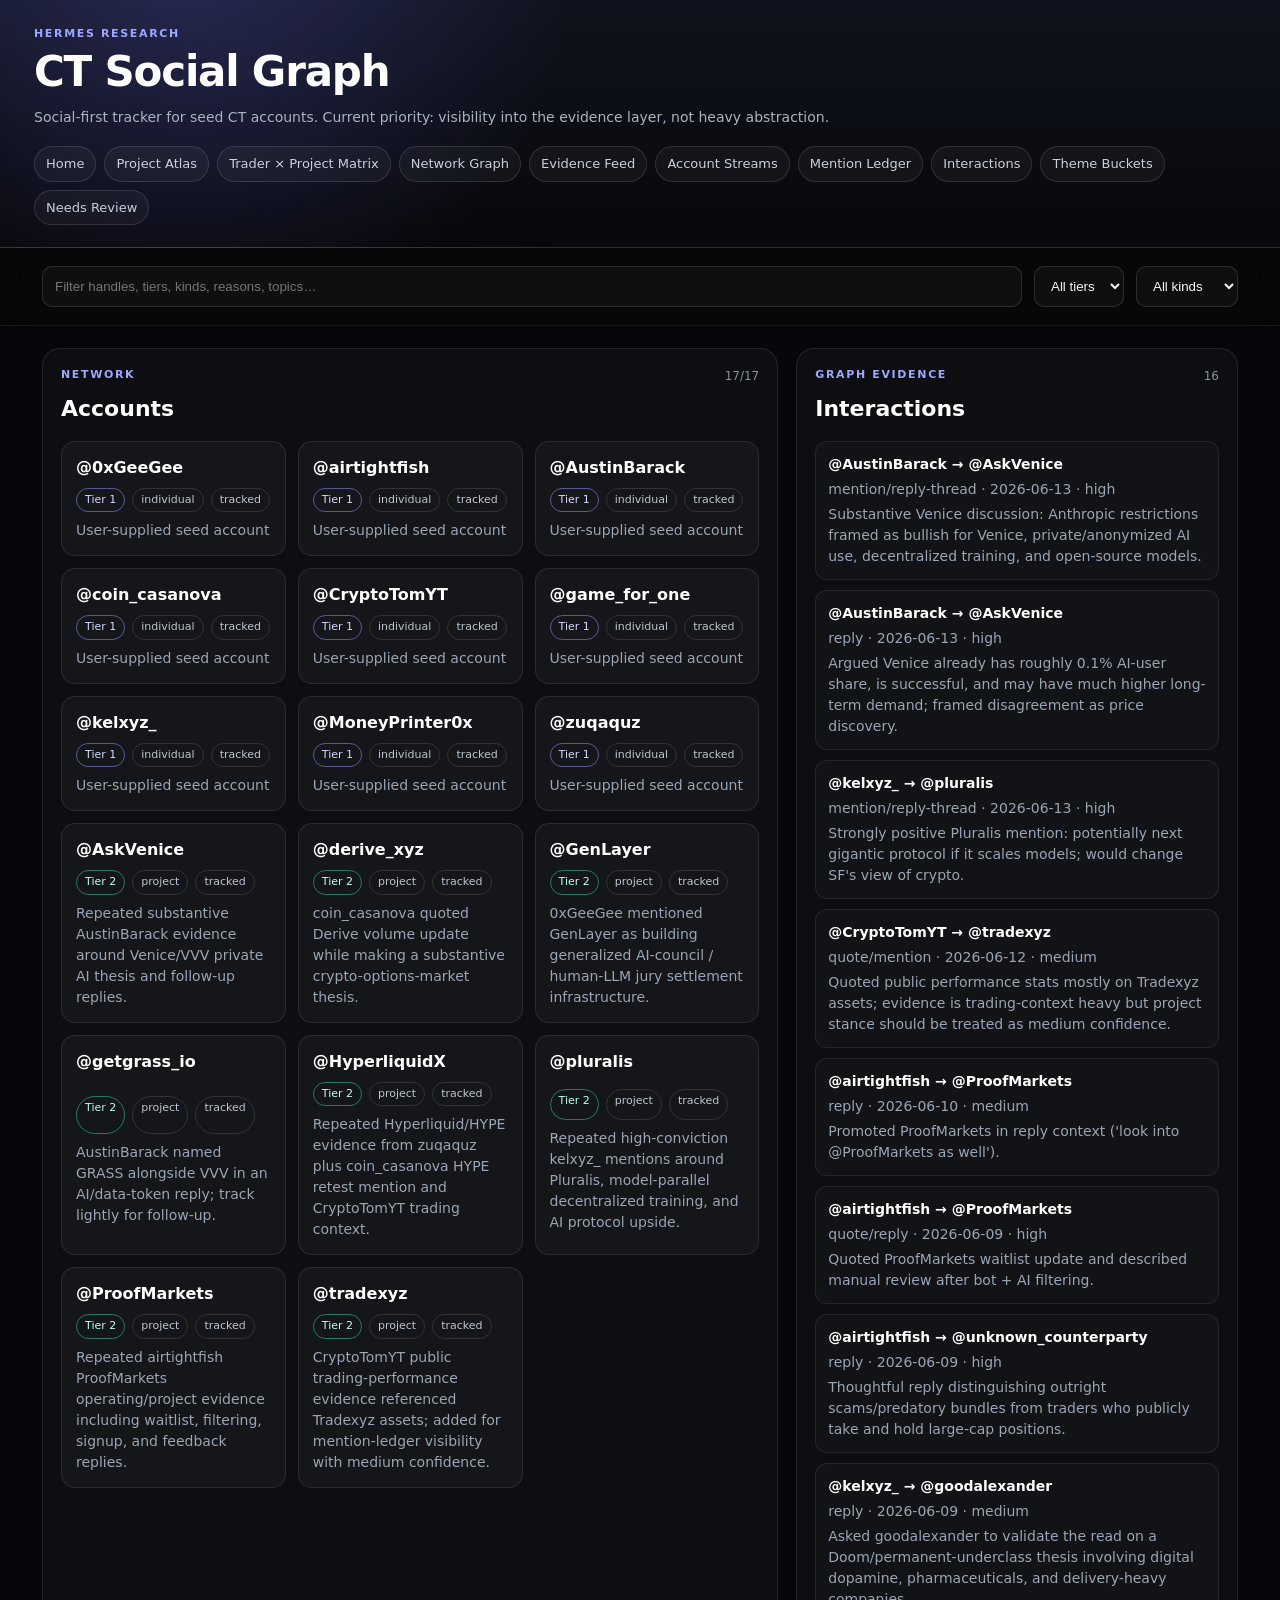
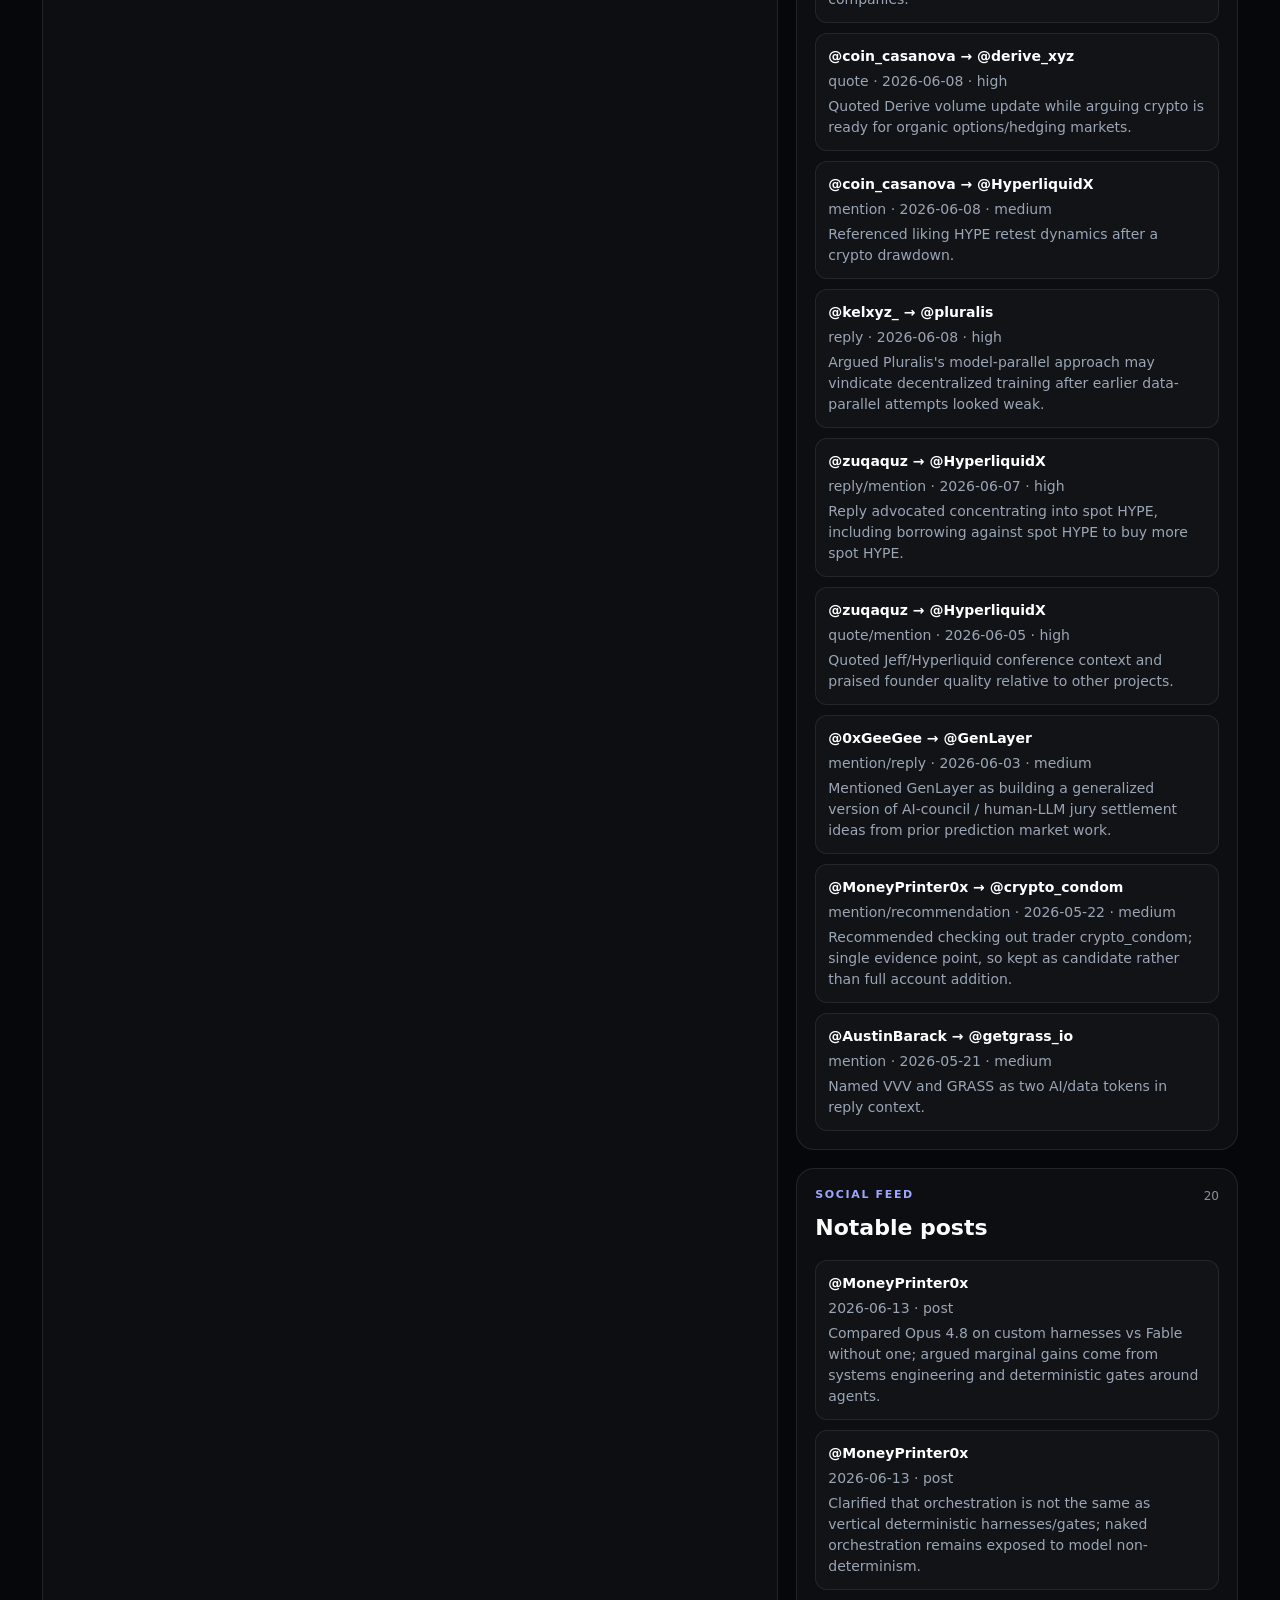
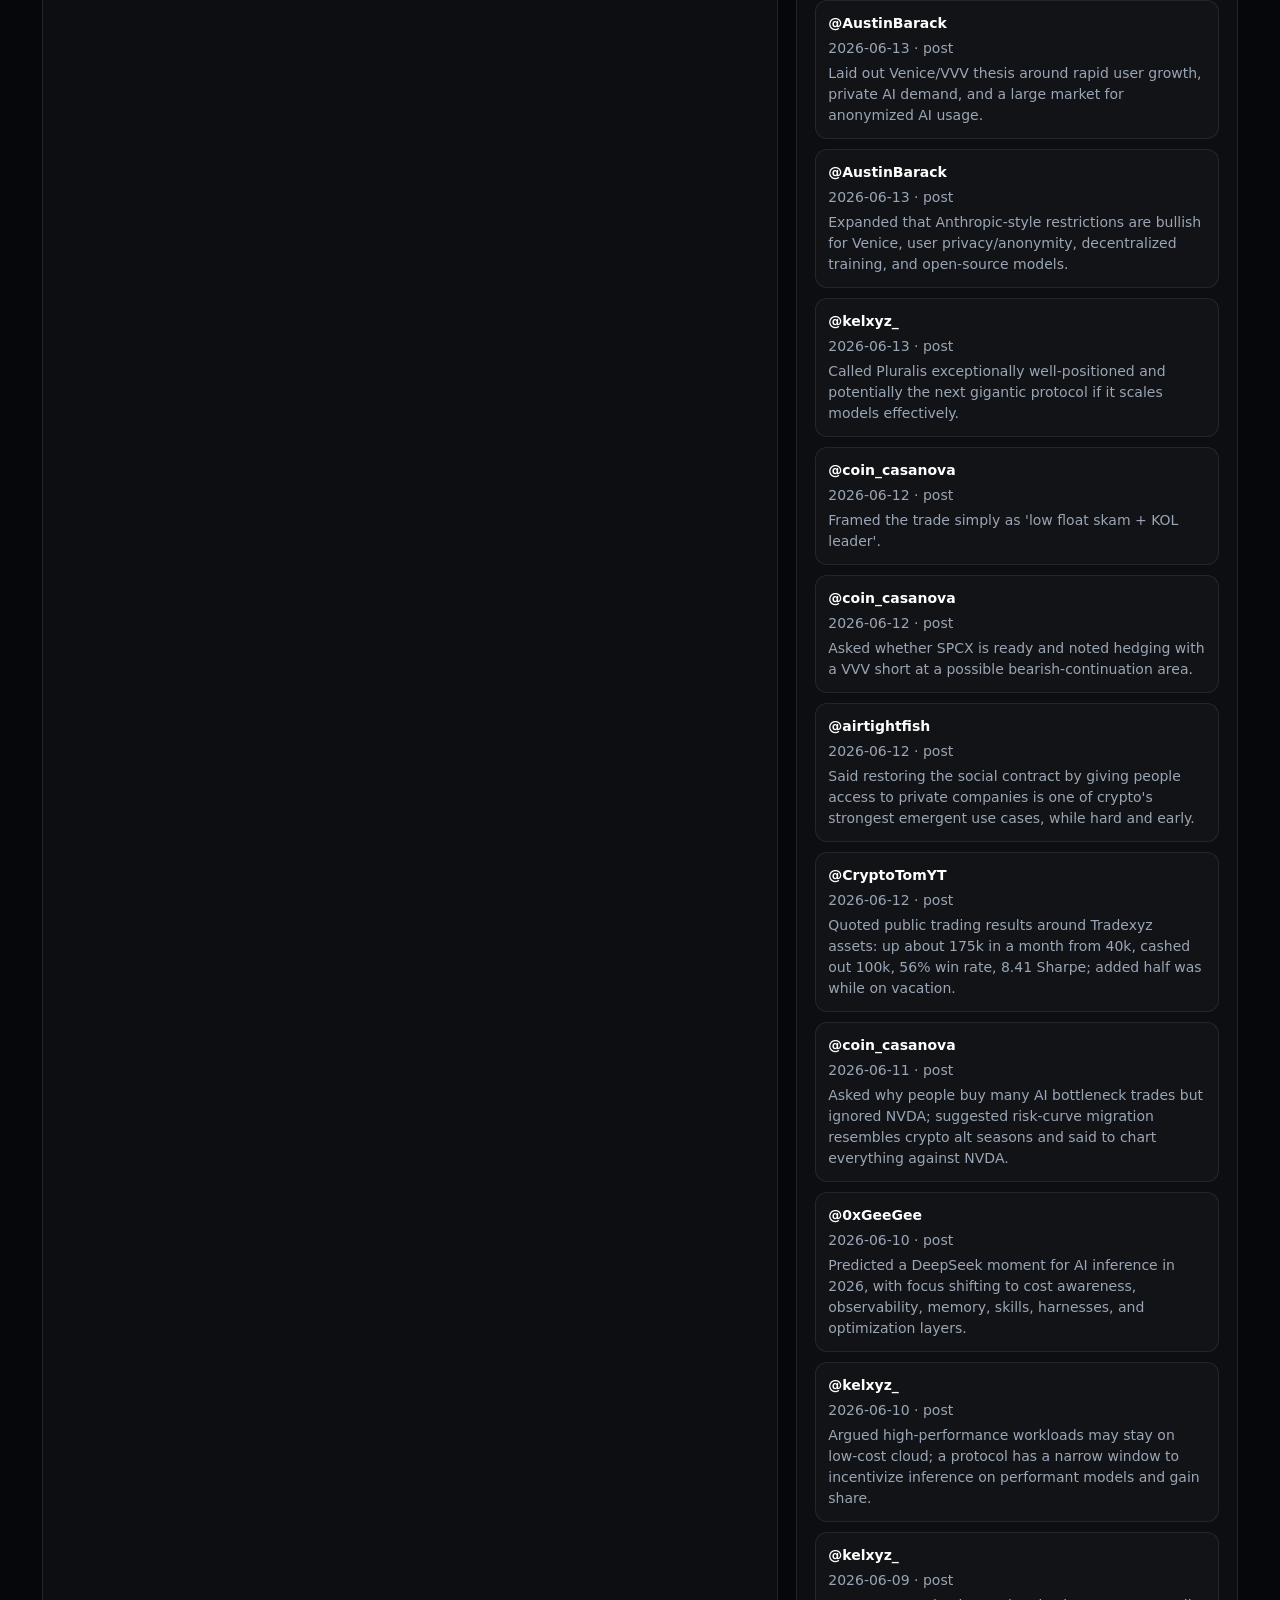
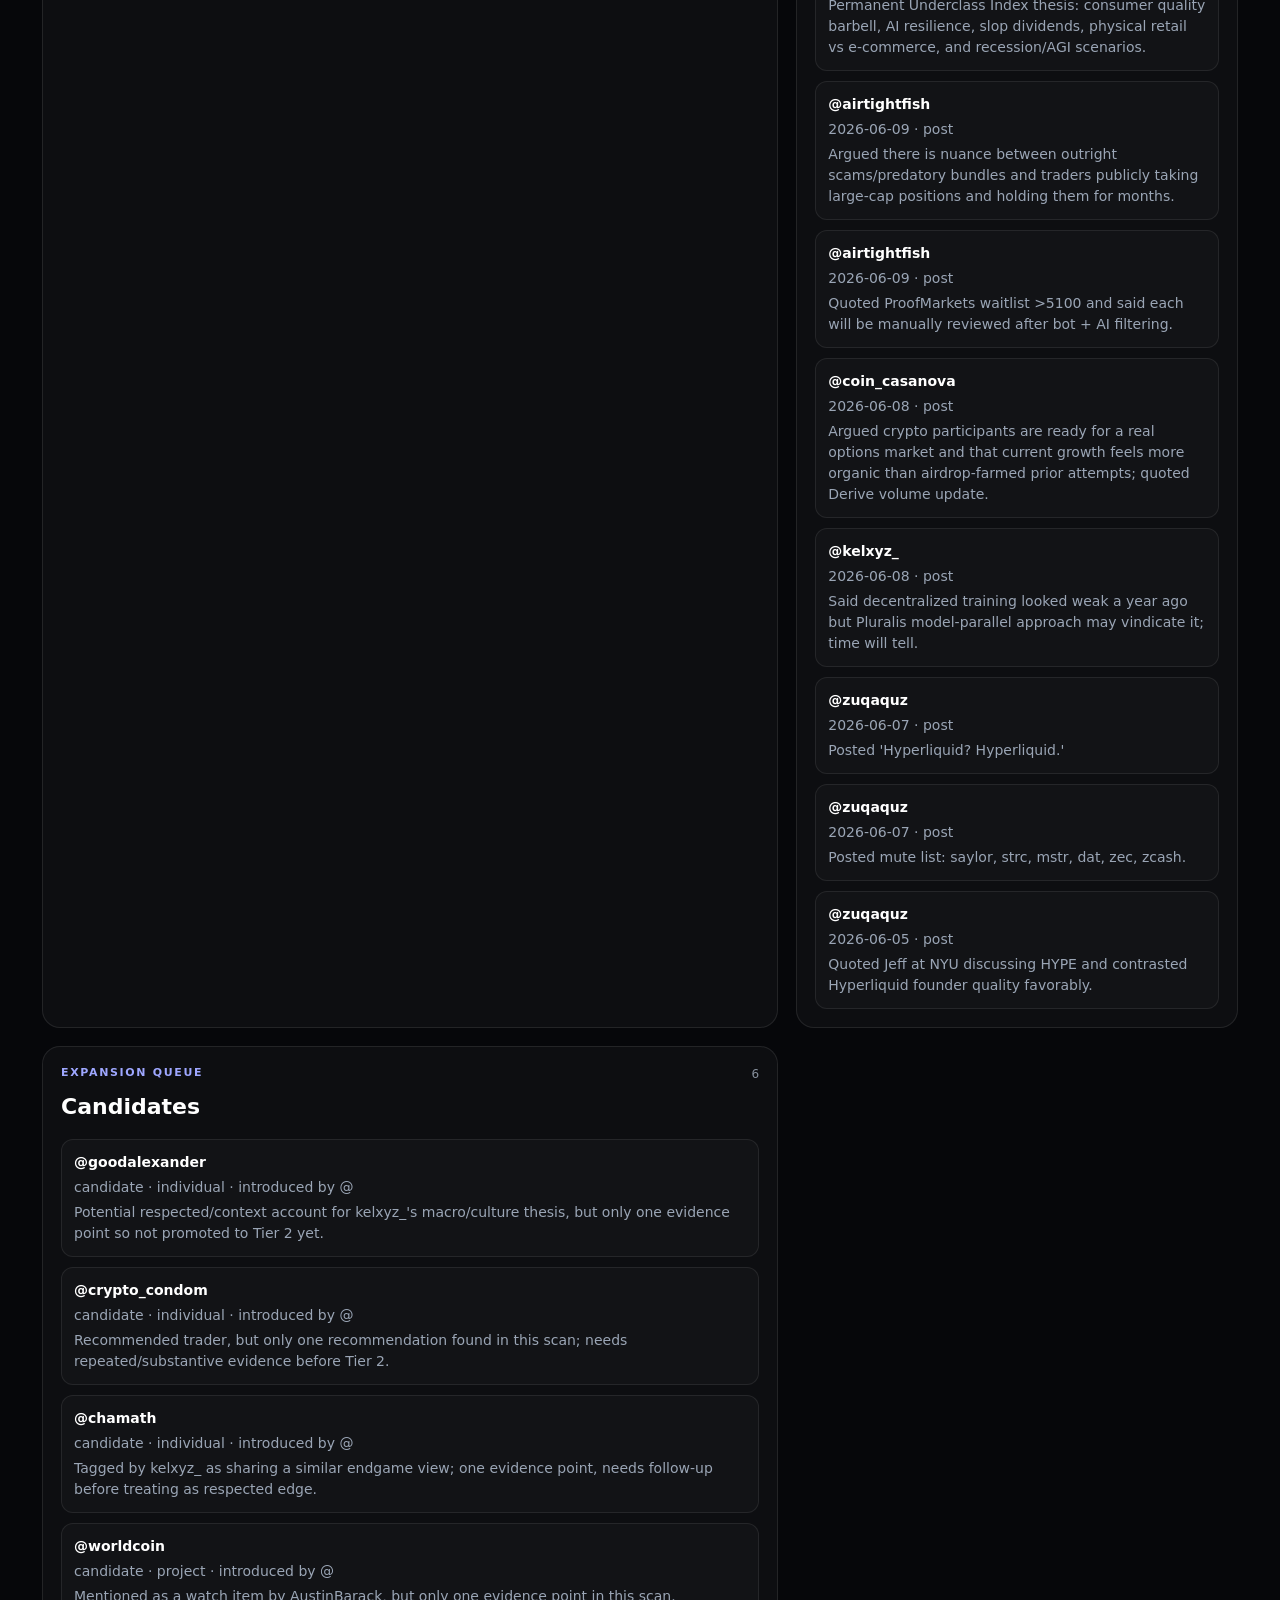
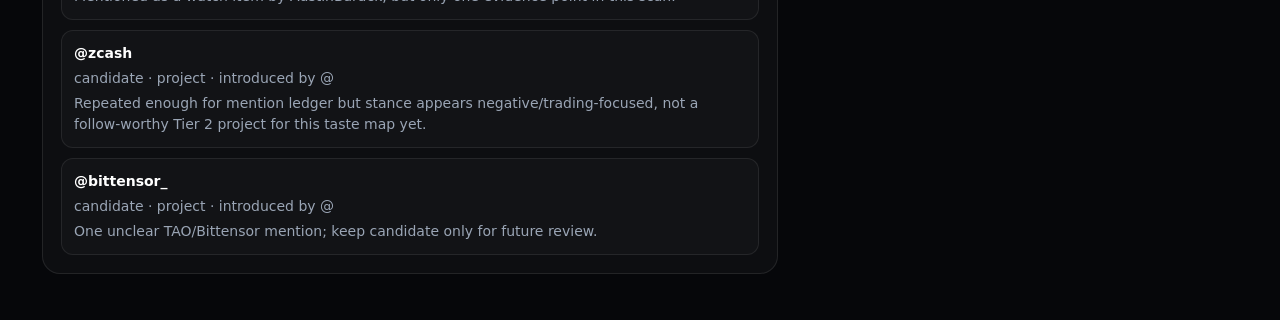
==== commit 8cd95419: "feat: add project-first atlas and broaden project matrix" ====
--- a/docs/index.html
+++ b/docs/index.html
@@ -4,7 +4,7 @@
   <meta charset="utf-8" />
   <meta name="viewport" content="width=device-width, initial-scale=1" />
   <title>CT Social Graph</title>
-  <link rel="stylesheet" href="style.css?v=20260614-graph-v3" />
+  <link rel="stylesheet" href="style.css?v=20260614-project-atlas-v1" />
 </head>
 <body>
   <header>
@@ -13,8 +13,9 @@
     <p>Social-first tracker for seed CT accounts. Current priority: visibility into the evidence layer, not heavy abstraction.</p>
     <nav class="page-nav">
   <a class="nav-link" href="index.html" class="nav-link active">Home</a>
+  <a class="nav-link" href="projects.html">Project Atlas</a>
+  <a class="nav-link" href="matrix.html">Trader × Project Matrix</a>
   <a class="nav-link" href="graph.html">Network Graph</a>
-  <a class="nav-link" href="matrix.html">Trader × Project Matrix</a>
   <a class="nav-link" href="evidence.html">Evidence Feed</a>
   <a class="nav-link" href="accounts.html">Account Streams</a>
   <a class="nav-link" href="mentions.html">Mention Ledger</a>
--- a/docs/style.css
+++ b/docs/style.css
@@ -4,3 +4,6 @@
 .controls{display:flex;gap:12px;padding:18px 42px;position:sticky;top:0;z-index:4;background:rgba(7,8,10,.86);backdrop-filter:blur(16px);border-bottom:1px solid rgba(255,255,255,.07)}input,select{background:rgba(255,255,255,.04);color:#f5f7fb;border:1px solid rgba(255,255,255,.12);border-radius:10px;padding:11px 12px}input{min-width:320px;flex:1}.grid{display:grid;grid-template-columns:minmax(0,1.25fr) minmax(320px,.75fr);gap:18px;padding:22px 42px 46px}.panel{border:1px solid rgba(255,255,255,.09);border-radius:18px;background:rgba(255,255,255,.03);padding:18px;min-width:0}.wide{grid-row:span 2}.panel-head{display:flex;justify-content:space-between;gap:14px;align-items:flex-start;margin-bottom:16px}.panel-head span{color:#87909d;font-size:12px}.cards{display:grid;grid-template-columns:repeat(3,minmax(0,1fr));gap:12px}.card{border:1px solid rgba(255,255,255,.09);border-radius:14px;background:rgba(255,255,255,.035);padding:14px;display:grid;gap:8px}.card:hover{border-color:rgba(113,112,255,.45);background:rgba(113,112,255,.08)}.handle{font-weight:700;color:#fff;font-size:16px}.meta{display:flex;gap:7px;flex-wrap:wrap}.pill{border:1px solid rgba(255,255,255,.12);border-radius:999px;padding:3px 8px;color:#bcc5d1;font-size:11px}.tier1{border-color:rgba(139,147,255,.55);color:#d6d9ff}.tier2{border-color:rgba(53,242,194,.45);color:#b8ffef}.reason,.empty{color:#9aa5b5;margin:0}.list{display:grid;gap:10px}.item{display:block;border:1px solid rgba(255,255,255,.08);border-radius:12px;background:rgba(255,255,255,.025);padding:12px}.item strong{color:#fff}.item p{margin:4px 0 0;color:#9aa5b5}.page-main{padding:22px 42px 46px}.page-panel{max-width:1180px}.stack{display:grid;gap:12px}.item-block{border:1px solid rgba(255,255,255,.08);border-radius:14px;background:rgba(255,255,255,.028);padding:14px}.muted{color:#9aa5b5}.two{grid-template-columns:repeat(2,minmax(0,1fr))}.tableish{display:grid;gap:10px}.row{display:grid;grid-template-columns:1fr 180px 130px;gap:10px;align-items:start;border:1px solid rgba(255,255,255,.08);border-radius:12px;padding:12px;background:rgba(255,255,255,.025)}.row p{grid-column:1/-1;margin:0;color:#aab3c0}
 /* Advanced graph pages */
 .viz-shell{padding:16px 24px 34px}.viz-toolbar{display:flex;align-items:center;justify-content:space-between;gap:18px;margin-bottom:12px}.viz-toolbar h2{font-size:30px;letter-spacing:-.6px}.viz-toolbar p{font-size:15px;margin:5px 0 0;color:#b4bdca}.segmented{display:flex;gap:8px;flex-wrap:wrap}.segmented button{border:1px solid rgba(255,255,255,.16);background:#141a28;color:#eef2ff;border-radius:999px;padding:10px 14px;cursor:pointer;font-weight:800}.segmented button.active,.segmented button:hover{border-color:rgba(139,147,255,.85);background:#27305d;color:white;box-shadow:0 0 0 3px rgba(139,147,255,.14)}.viz-grid{display:grid;grid-template-columns:minmax(720px,1fr) 440px;gap:16px;align-items:stretch}.viz-canvas,.matrix-wrap,.inspector{border:1px solid rgba(255,255,255,.13);background:linear-gradient(180deg,rgba(17,22,34,.96),rgba(9,12,18,.96));border-radius:22px;box-shadow:0 18px 60px rgba(0,0,0,.38)}.viz-canvas{height:calc(100vh - 250px);min-height:720px;overflow:hidden;position:relative}.viz-canvas:before{content:'Tier 1 traders';position:absolute;left:22px;top:18px;color:#aeb7ff;font-size:12px;text-transform:uppercase;letter-spacing:.16em;font-weight:800}.viz-canvas:after{content:'Projects / secondary accounts';position:absolute;right:22px;top:18px;color:#8fffe5;font-size:12px;text-transform:uppercase;letter-spacing:.16em;font-weight:800}.viz-canvas svg{width:100%;height:100%;display:block}.edge{fill:none;stroke:rgba(160,176,255,.52);cursor:pointer;stroke-linecap:round}.edge-hi{stroke:rgba(64,255,205,.86);filter:url(#glow)}.node{cursor:pointer}.node circle{stroke-width:2.4}.node-project circle{fill:#063c35;stroke:#35f2c2}.node-individual circle{fill:#1a2250;stroke:#aeb7ff}.tier-1 circle{fill:#25205b;stroke:#f7d2ff;filter:url(#glow)}.node text{fill:#ffffff;font-size:14px;font-weight:850;letter-spacing:-.15px;paint-order:stroke;stroke:#05070b;stroke-width:6px;stroke-linejoin:round}.node-project text{fill:#c9fff4}.tier-1 text{fill:#f5f0ff}.inspector{padding:18px;max-height:calc(100vh - 250px);min-height:720px;overflow:auto}.inspector h2{font-size:26px;margin-bottom:6px}.inspector h3{font-size:13px;color:#aeb8ff;text-transform:uppercase;letter-spacing:.12em;margin-top:22px}.mini-evidence{display:block;border:1px solid rgba(255,255,255,.1);border-radius:14px;padding:12px;margin:10px 0;background:rgba(255,255,255,.04);color:#eef4ff}.mini-evidence:hover{background:rgba(139,147,255,.1);border-color:rgba(139,147,255,.42)}.mini-evidence span{display:block;color:#9aa5b5;font-size:12px;margin-top:3px}.mini-evidence p{color:#c1cad8;margin:6px 0 0}.matrix-layout{display:grid;grid-template-columns:minmax(0,1fr) 420px;gap:16px}.matrix-wrap{display:grid;grid-template-columns:170px repeat(var(--cols),minmax(92px,1fr));gap:1px;overflow:auto;padding:12px}.matrix-corner,.matrix-col,.matrix-row-label{position:sticky;background:#0b0f18;z-index:2}.matrix-corner{left:0;top:0;z-index:4;padding:12px;color:#9aa5b5}.matrix-col{top:0;min-height:120px;display:flex;align-items:end;justify-content:center;padding:8px}.matrix-col span{writing-mode:vertical-rl;transform:rotate(180deg);font-size:12px;color:#e8edf5;font-weight:800}.matrix-row-label{left:0;padding:13px 10px;color:#fff;font-weight:800;border-top:1px solid rgba(255,255,255,.06);z-index:3}.matrix-cell{min-height:48px;border:1px solid rgba(255,255,255,.06);border-radius:8px;color:white;font-weight:900;cursor:pointer}.heat{display:inline-block;width:18px;height:18px;border-radius:5px;border:1px solid rgba(255,255,255,.1)}.h0{background:rgba(255,255,255,.035)}.h1{background:rgba(93,110,255,.35)}.h2{background:rgba(93,110,255,.65)}.h3{background:linear-gradient(135deg,rgba(139,147,255,.96),rgba(53,242,194,.82));box-shadow:0 0 20px rgba(113,112,255,.25)}.legend-row{display:flex;gap:7px;align-items:center;color:#b4bdca;flex-wrap:wrap}@media(max-width:1100px){.viz-grid,.matrix-layout{grid-template-columns:1fr}.viz-shell{padding:14px}.viz-canvas{height:720px}.inspector{min-height:0;max-height:none}.matrix-wrap{grid-template-columns:130px repeat(var(--cols),80px)}}@media(max-width:860px){header{padding:20px 16px}h1{font-size:32px}.two{grid-template-columns:1fr}.row{grid-template-columns:1fr}.page-main,.grid{padding:16px}.cards{grid-template-columns:1fr}.page-nav{margin-top:16px}.viz-toolbar{display:block}.viz-canvas{min-height:620px;height:620px}}
+
+/* Project atlas */
+.atlas-shell{padding:18px 24px 40px}.atlas-toolbar{display:flex;justify-content:space-between;gap:18px;align-items:end;margin-bottom:14px}.atlas-toolbar h2{font-size:30px}.atlas-controls{display:flex;gap:10px;min-width:420px}.atlas-controls input{min-width:260px}.atlas-stats{display:grid;grid-template-columns:repeat(4,minmax(0,1fr));gap:10px;margin:10px 0 16px}.atlas-stats div{border:1px solid rgba(255,255,255,.12);border-radius:16px;background:#101624;padding:14px}.atlas-stats b{display:block;font-size:30px;color:#fff;line-height:1}.atlas-stats span{color:#9aa5b5;font-size:12px;text-transform:uppercase;letter-spacing:.1em}.atlas-layout{display:grid;grid-template-columns:minmax(0,1fr) 440px;gap:16px}.project-grid{display:grid;grid-template-columns:repeat(3,minmax(0,1fr));gap:12px}.project-card{text-align:left;border:1px solid rgba(255,255,255,.12);border-radius:18px;background:linear-gradient(180deg,#121827,#0b0f18);padding:16px;color:#eef4ff;cursor:pointer;min-height:170px}.project-card:hover{border-color:rgba(139,147,255,.72);transform:translateY(-1px)}.project-name{font-size:20px;font-weight:900;color:#fff;letter-spacing:-.4px}.project-handle{color:#8fffe5;font-weight:700;margin-top:2px}.project-meta{display:flex;gap:6px;flex-wrap:wrap;margin:12px 0}.project-meta span,.mention-chips span{border:1px solid rgba(255,255,255,.12);border-radius:999px;padding:4px 8px;font-size:11px;color:#cbd5e1;background:rgba(255,255,255,.04)}.mention-chips{display:flex;gap:6px;flex-wrap:wrap}.stance-positive{box-shadow:inset 0 3px 0 #35f2c2}.stance-negative{box-shadow:inset 0 3px 0 #ff6f91}.stance-watching{box-shadow:inset 0 3px 0 #ffd166}.atlas-inspector{min-height:calc(100vh - 250px)}.project-evidence{border-top:1px solid rgba(255,255,255,.1);padding:14px 0}.project-evidence h3{margin:0 0 6px;color:#fff}.project-evidence h3 span{color:#8fffe5;font-size:12px;text-transform:uppercase;letter-spacing:.1em}.project-evidence a{display:block;word-break:break-all;margin-top:6px;color:#aeb7ff}@media(max-width:1200px){.project-grid{grid-template-columns:repeat(2,minmax(0,1fr))}.atlas-layout{grid-template-columns:1fr}.atlas-controls{min-width:0}}@media(max-width:760px){.project-grid,.atlas-stats{grid-template-columns:1fr}.atlas-toolbar,.atlas-controls{display:block}.atlas-controls input,.atlas-controls select{width:100%;margin-top:8px}}
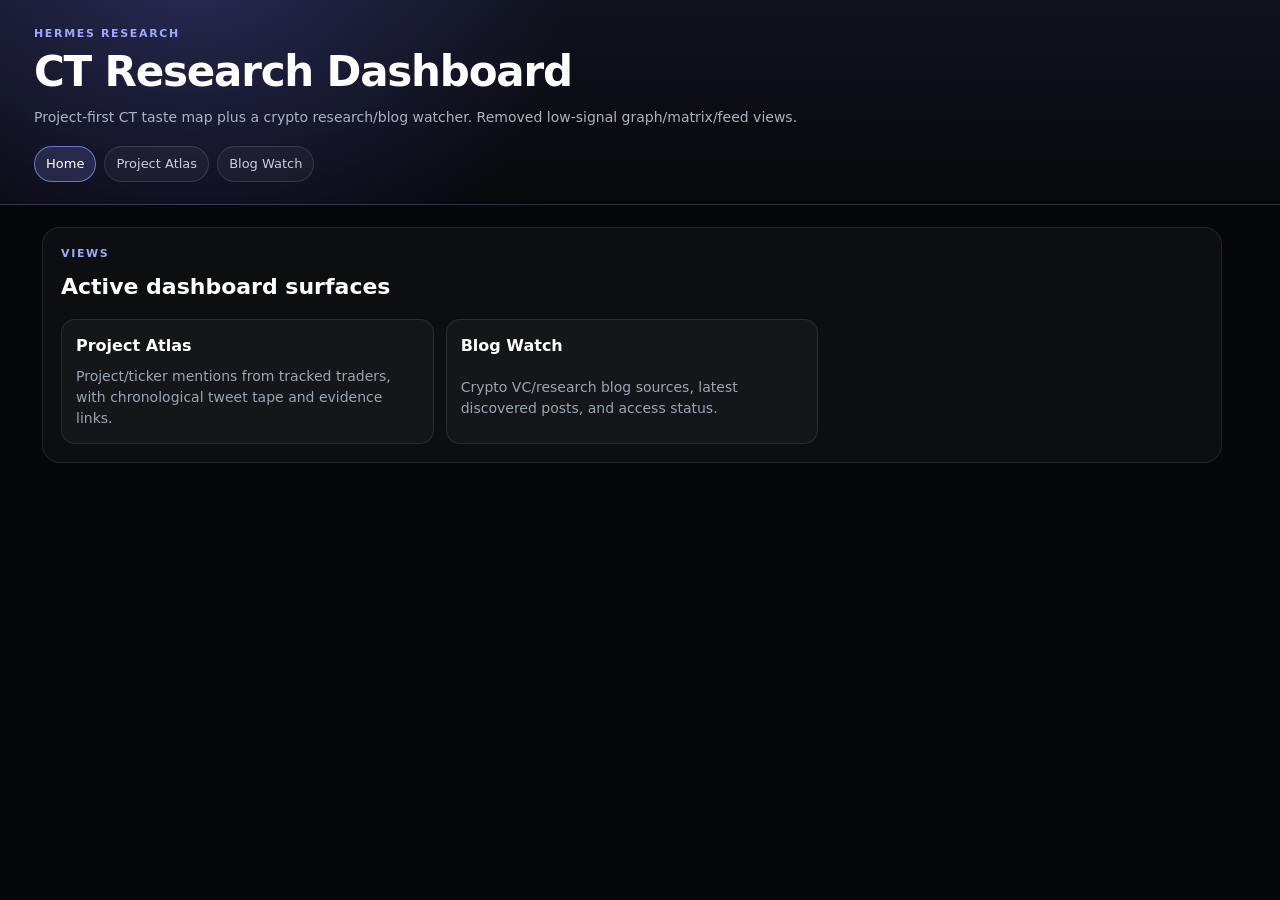
==== commit f6ffcc2c: "feat: add crypto blog watcher and simplify dashboard" ====
--- a/docs/index.html
+++ b/docs/index.html
@@ -1,54 +1 @@
-<!doctype html>
-<html lang="en">
-<head>
-  <meta charset="utf-8" />
-  <meta name="viewport" content="width=device-width, initial-scale=1" />
-  <title>CT Social Graph</title>
-  <link rel="stylesheet" href="style.css?v=20260614-project-atlas-v1" />
-</head>
-<body>
-  <header>
-    <p class="eyebrow">Hermes Research</p>
-    <h1>CT Social Graph</h1>
-    <p>Social-first tracker for seed CT accounts. Current priority: visibility into the evidence layer, not heavy abstraction.</p>
-    <nav class="page-nav">
-  <a class="nav-link" href="index.html" class="nav-link active">Home</a>
-  <a class="nav-link" href="projects.html">Project Atlas</a>
-  <a class="nav-link" href="matrix.html">Trader × Project Matrix</a>
-  <a class="nav-link" href="graph.html">Network Graph</a>
-  <a class="nav-link" href="evidence.html">Evidence Feed</a>
-  <a class="nav-link" href="accounts.html">Account Streams</a>
-  <a class="nav-link" href="mentions.html">Mention Ledger</a>
-  <a class="nav-link" href="interactions.html">Interactions</a>
-  <a class="nav-link" href="themes.html">Theme Buckets</a>
-  <a class="nav-link" href="review.html">Needs Review</a>
-</nav>
-  </header>
-  <main>
-    <section class="controls">
-      <input id="search" type="search" placeholder="Filter handles, tiers, kinds, reasons, topics…" />
-      <select id="tier"><option value="">All tiers</option><option value="1">Tier 1</option><option value="2">Tier 2</option></select>
-      <select id="kind"><option value="">All kinds</option><option>individual</option><option>project</option></select>
-    </section>
-    <section class="grid">
-      <div class="panel wide">
-        <div class="panel-head"><div><p class="eyebrow">Network</p><h2>Accounts</h2></div><span id="accountCount">Loading…</span></div>
-        <div id="accounts" class="cards"></div>
-      </div>
-      <div class="panel">
-        <div class="panel-head"><div><p class="eyebrow">Graph evidence</p><h2>Interactions</h2></div><span id="interactionCount">Loading…</span></div>
-        <div id="interactions" class="list"></div>
-      </div>
-      <div class="panel">
-        <div class="panel-head"><div><p class="eyebrow">Social feed</p><h2>Notable posts</h2></div><span id="postCount">Loading…</span></div>
-        <div id="posts" class="list"></div>
-      </div>
-      <div class="panel wide">
-        <div class="panel-head"><div><p class="eyebrow">Expansion queue</p><h2>Candidates</h2></div><span id="candidateCount">Loading…</span></div>
-        <div id="candidates" class="list"></div>
-      </div>
-    </section>
-  </main>
-  <script src="app.js?v=20260614-pages-v1"></script>
-</body>
-</html>
+<!doctype html><html lang="en"><head><meta charset="utf-8"/><meta name="viewport" content="width=device-width, initial-scale=1"/><title>CT Research Dashboard</title><link rel="stylesheet" href="style.css?v=20260614-blog-watch-v1"/></head><body><header><p class="eyebrow">Hermes Research</p><h1>CT Research Dashboard</h1><p>Project-first CT taste map plus a crypto research/blog watcher. Removed low-signal graph/matrix/feed views.</p><nav class="page-nav"><a class="nav-link active" href="index.html">Home</a><a class="nav-link" href="projects.html">Project Atlas</a><a class="nav-link" href="blogs.html">Blog Watch</a></nav></header><main class="page-main"><section class="panel page-panel"><div class="panel-head"><div><p class="eyebrow">Views</p><h2>Active dashboard surfaces</h2></div></div><div class="cards"><a class="card" href="projects.html"><span class="handle">Project Atlas</span><p class="reason">Project/ticker mentions from tracked traders, with chronological tweet tape and evidence links.</p></a><a class="card" href="blogs.html"><span class="handle">Blog Watch</span><p class="reason">Crypto VC/research blog sources, latest discovered posts, and access status.</p></a></div></section></main></body></html>
--- a/docs/style.css
+++ b/docs/style.css
@@ -7,3 +7,16 @@
 
 /* Project atlas */
 .atlas-shell{padding:18px 24px 40px}.atlas-toolbar{display:flex;justify-content:space-between;gap:18px;align-items:end;margin-bottom:14px}.atlas-toolbar h2{font-size:30px}.atlas-controls{display:flex;gap:10px;min-width:420px}.atlas-controls input{min-width:260px}.atlas-stats{display:grid;grid-template-columns:repeat(4,minmax(0,1fr));gap:10px;margin:10px 0 16px}.atlas-stats div{border:1px solid rgba(255,255,255,.12);border-radius:16px;background:#101624;padding:14px}.atlas-stats b{display:block;font-size:30px;color:#fff;line-height:1}.atlas-stats span{color:#9aa5b5;font-size:12px;text-transform:uppercase;letter-spacing:.1em}.atlas-layout{display:grid;grid-template-columns:minmax(0,1fr) 440px;gap:16px}.project-grid{display:grid;grid-template-columns:repeat(3,minmax(0,1fr));gap:12px}.project-card{text-align:left;border:1px solid rgba(255,255,255,.12);border-radius:18px;background:linear-gradient(180deg,#121827,#0b0f18);padding:16px;color:#eef4ff;cursor:pointer;min-height:170px}.project-card:hover{border-color:rgba(139,147,255,.72);transform:translateY(-1px)}.project-name{font-size:20px;font-weight:900;color:#fff;letter-spacing:-.4px}.project-handle{color:#8fffe5;font-weight:700;margin-top:2px}.project-meta{display:flex;gap:6px;flex-wrap:wrap;margin:12px 0}.project-meta span,.mention-chips span{border:1px solid rgba(255,255,255,.12);border-radius:999px;padding:4px 8px;font-size:11px;color:#cbd5e1;background:rgba(255,255,255,.04)}.mention-chips{display:flex;gap:6px;flex-wrap:wrap}.stance-positive{box-shadow:inset 0 3px 0 #35f2c2}.stance-negative{box-shadow:inset 0 3px 0 #ff6f91}.stance-watching{box-shadow:inset 0 3px 0 #ffd166}.atlas-inspector{min-height:calc(100vh - 250px)}.project-evidence{border-top:1px solid rgba(255,255,255,.1);padding:14px 0}.project-evidence h3{margin:0 0 6px;color:#fff}.project-evidence h3 span{color:#8fffe5;font-size:12px;text-transform:uppercase;letter-spacing:.1em}.project-evidence a{display:block;word-break:break-all;margin-top:6px;color:#aeb7ff}@media(max-width:1200px){.project-grid{grid-template-columns:repeat(2,minmax(0,1fr))}.atlas-layout{grid-template-columns:1fr}.atlas-controls{min-width:0}}@media(max-width:760px){.project-grid,.atlas-stats{grid-template-columns:1fr}.atlas-toolbar,.atlas-controls{display:block}.atlas-controls input,.atlas-controls select{width:100%;margin-top:8px}}
+
+
+/* Project atlas v2: chronological mention rail */
+.atlas-layout.with-timeline{grid-template-columns:360px minmax(0,1fr) 440px;align-items:start}
+.mention-timeline-panel{border:1px solid rgba(255,255,255,.13);background:linear-gradient(180deg,rgba(17,22,34,.96),rgba(9,12,18,.96));border-radius:22px;box-shadow:0 18px 60px rgba(0,0,0,.38);padding:14px;position:sticky;top:14px;max-height:calc(100vh - 32px);overflow:hidden;display:flex;flex-direction:column}
+.timeline-head{display:flex;align-items:flex-start;justify-content:space-between;gap:12px;margin-bottom:10px}.timeline-head h2{font-size:24px}.timeline-head span{border:1px solid rgba(139,147,255,.45);background:rgba(139,147,255,.14);color:#e3e6ff;border-radius:999px;padding:5px 10px;font-weight:900}
+.mention-timeline{display:grid;gap:8px;overflow:auto;padding-right:4px}.mention-row{display:block;border:1px solid rgba(255,255,255,.09);border-radius:14px;background:rgba(255,255,255,.035);padding:11px 12px;color:#dfe7f4}.mention-row:hover,.mention-row.active{border-color:rgba(53,242,194,.65);background:rgba(53,242,194,.08);color:#fff}.mention-row time{display:block;color:#8fffe5;font-size:11px;font-weight:900;letter-spacing:.08em;text-transform:uppercase}.mention-row strong{display:block;color:#fff;font-size:15px;margin-top:2px}.mention-row span{display:block;color:#aeb7ff;font-size:12px;font-weight:750;margin-top:2px}.mention-row p{color:#aab3c0;margin:5px 0 0;font-size:12px;line-height:1.35;display:-webkit-box;-webkit-line-clamp:3;-webkit-box-orient:vertical;overflow:hidden}.project-card.active{border-color:rgba(53,242,194,.8);box-shadow:0 0 0 3px rgba(53,242,194,.12),inset 0 3px 0 #35f2c2}.inspector-timeline{display:grid;gap:8px;margin:12px 0}.project-evidence.compact{display:block;border:1px solid rgba(255,255,255,.1);border-radius:12px;padding:10px;background:rgba(255,255,255,.035)}.project-evidence.compact h3{font-size:13px}.project-evidence.compact b{display:inline-block;margin-top:4px;color:#8fffe5;font-size:12px;text-transform:uppercase;letter-spacing:.08em}
+@media(max-width:1350px){.atlas-layout.with-timeline{grid-template-columns:320px minmax(0,1fr)}.atlas-layout.with-timeline .atlas-inspector{grid-column:1 / -1;min-height:auto}.project-grid{grid-template-columns:repeat(2,minmax(0,1fr))}}
+@media(max-width:900px){.atlas-layout.with-timeline{grid-template-columns:1fr}.mention-timeline-panel{position:relative;top:auto;max-height:520px}.atlas-toolbar{display:grid}.atlas-controls{min-width:0}.project-grid{grid-template-columns:1fr}.atlas-stats{grid-template-columns:repeat(2,minmax(0,1fr))}}
+
+
+/* Blog watcher */
+.blog-shell{padding:18px 24px 40px}.blog-layout{display:grid;grid-template-columns:minmax(0,1fr) 380px;gap:16px;align-items:start}.blog-tape,.source-list{display:grid;gap:10px}.blog-row,.source-row{display:block;border:1px solid rgba(255,255,255,.1);border-radius:15px;background:rgba(255,255,255,.035);padding:13px;color:#dfe7f4}.blog-row:hover,.source-row:hover{border-color:rgba(139,147,255,.7);background:rgba(139,147,255,.08);color:#fff}.blog-row strong{display:block;color:#fff;font-size:17px;margin:7px 0 4px}.blog-row p,.source-row p{margin:4px 0;color:#9aa5b5}.blog-row small{color:#8fffe5;word-break:break-all}.source-row b{display:block;color:#fff}.source-row span{display:block;color:#aeb7ff;font-size:12px;text-transform:uppercase;letter-spacing:.08em;font-weight:800}.status-active{box-shadow:inset 3px 0 0 #35f2c2}.status-blocked,.status-gated,.status-unavailable{box-shadow:inset 3px 0 0 #ff6f91}@media(max-width:1000px){.blog-layout{grid-template-columns:1fr}}
